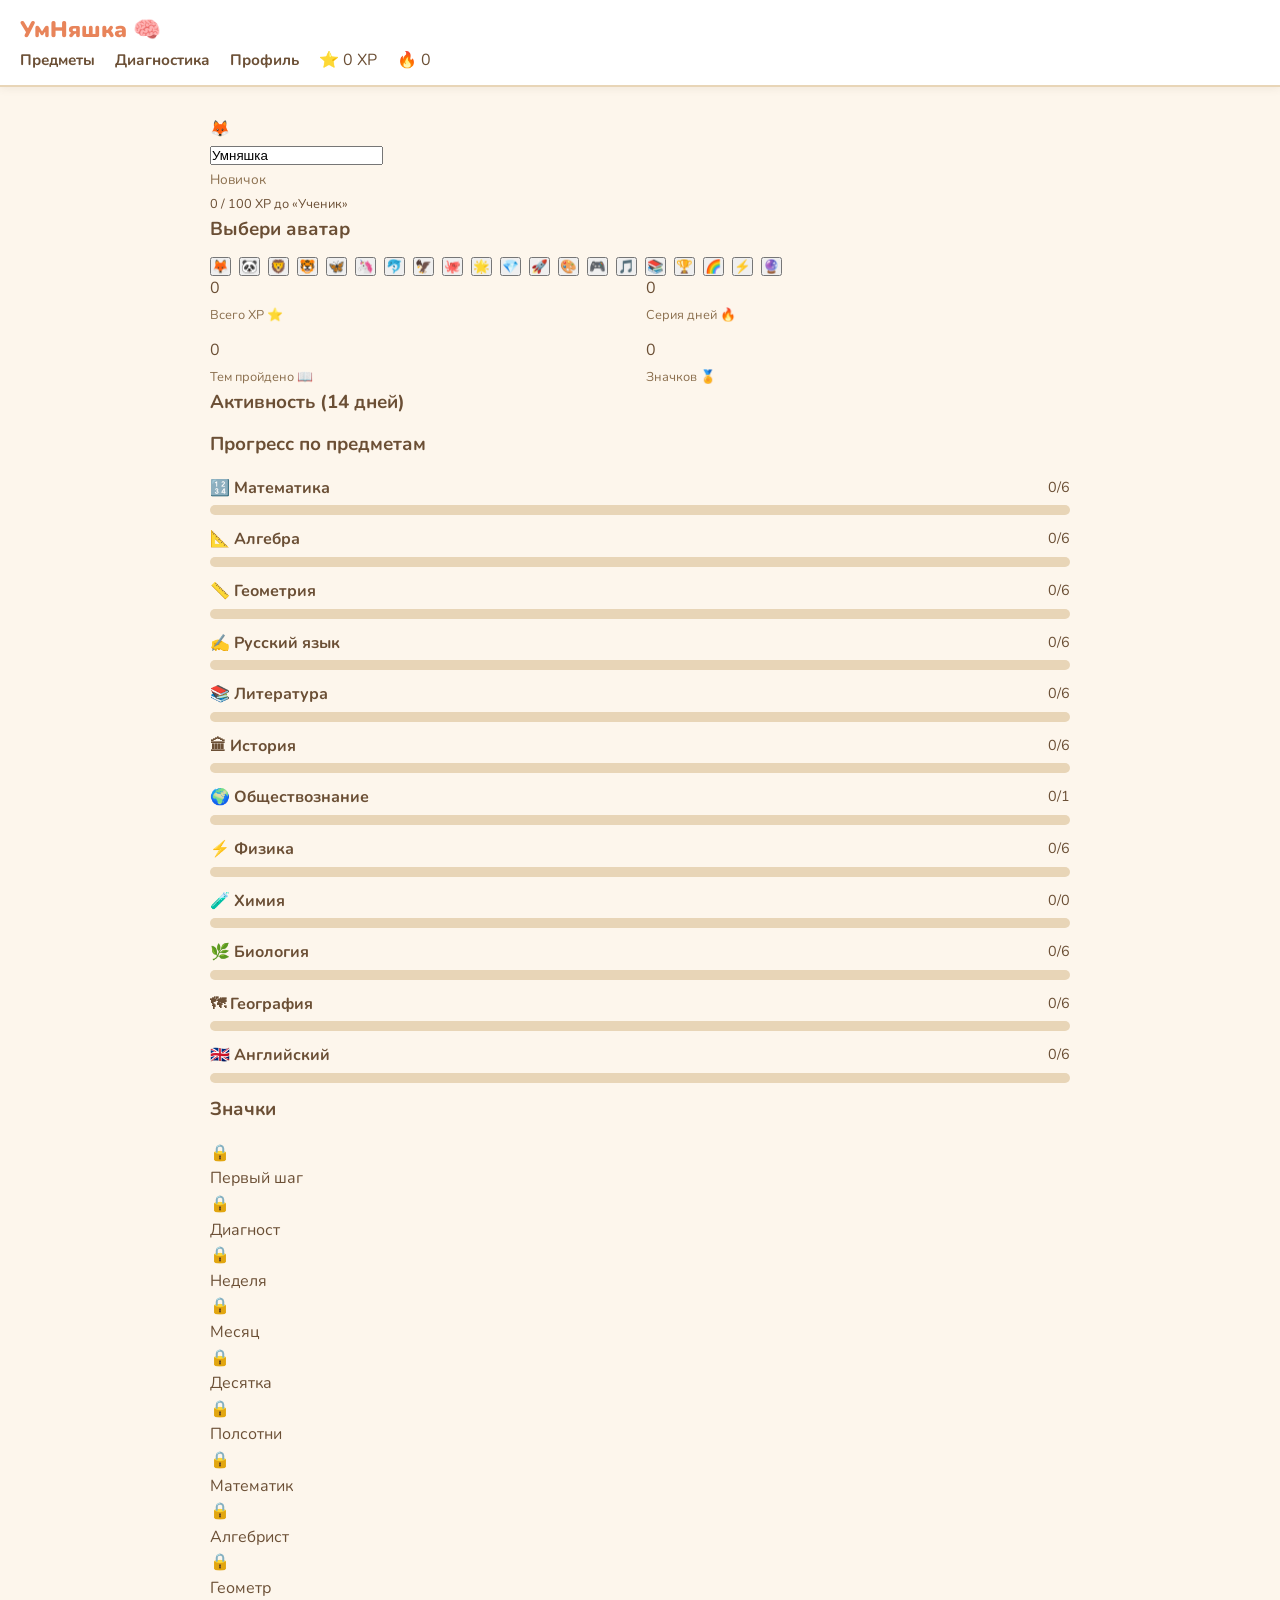
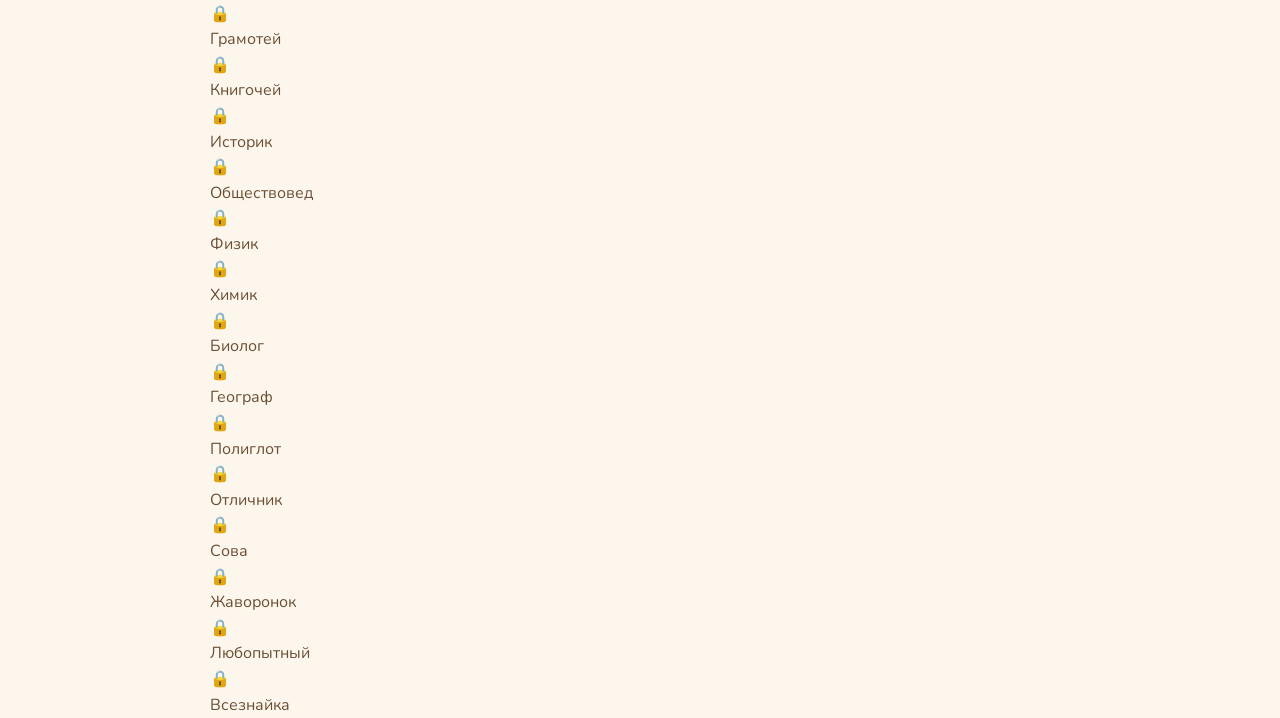
==== profile.html @ adae86f0 "feat: УмНяшка v1.0 - complete educational platform" ====
<!DOCTYPE html>
<html lang="ru">
<head>
  <meta charset="UTF-8">
  <meta name="viewport" content="width=device-width, initial-scale=1.0">
  <title>Профиль — УмНяшка 🧠</title>
  <link href="https://fonts.googleapis.com/css2?family=Nunito:wght@400;600;700;800;900&display=swap" rel="stylesheet">
  <link rel="stylesheet" href="css/style.css">
</head>
<body>
  <nav class="navbar">
    <div class="nav-inner">
      <a href="index.html" class="nav-logo">УмНяшка 🧠</a>
      <button class="nav-hamburger">☰</button>
      <div class="nav-links">
        <a href="subjects.html">Предметы</a>
        <a href="test.html">Диагностика</a>
        <a href="profile.html">Профиль</a>
        <span id="nav-xp" class="nav-badge">⭐ 0 XP</span>
        <span id="nav-streak" class="nav-badge">🔥 0</span>
      </div>
    </div>
  </nav>

  <div class="container" style="padding-top:30px;max-width:900px">
    <!-- Avatar & Nickname -->
    <div class="profile-header">
      <div id="avatar-display" class="profile-avatar-big">🦊</div>
      <div class="profile-info">
        <input type="text" id="nickname-input" class="nickname-input" placeholder="Твой ник" maxlength="20">
        <div id="level-label" class="level-label">Новичок</div>
        <div class="level-bar-wrap">
          <div class="level-bar-fill" id="level-bar"></div>
        </div>
        <div id="level-progress-text" style="font-size:0.8rem;color:var(--brown);margin-top:4px"></div>
      </div>
    </div>

    <!-- Avatar Picker -->
    <div class="section-card">
      <h3 style="color:var(--brown);margin-bottom:12px">Выбери аватар</h3>
      <div class="avatar-grid" id="avatar-grid">
        🦊 🐼 🦁 🐯 🦋 🦄 🐬 🦅 🐙 🌟 💎 🚀 🎨 🎮 🎵 📚 🏆 🌈 ⚡ 🔮
      </div>
    </div>

    <!-- Stats -->
    <div class="stats-grid">
      <div class="stat-card">
        <div class="stat-val" id="stat-xp">0</div>
        <div class="stat-label">Всего XP ⭐</div>
      </div>
      <div class="stat-card">
        <div class="stat-val" id="stat-streak">0</div>
        <div class="stat-label">Серия дней 🔥</div>
      </div>
      <div class="stat-card">
        <div class="stat-val" id="stat-topics">0</div>
        <div class="stat-label">Тем пройдено 📖</div>
      </div>
      <div class="stat-card">
        <div class="stat-val" id="stat-badges">0</div>
        <div class="stat-label">Значков 🏅</div>
      </div>
    </div>

    <!-- Activity -->
    <div class="section-card">
      <h3 style="color:var(--brown);margin-bottom:12px">Активность (14 дней)</h3>
      <div class="activity-dots" id="activity-dots"></div>
    </div>

    <!-- Subject Progress -->
    <div class="section-card">
      <h3 style="color:var(--brown);margin-bottom:16px">Прогресс по предметам</h3>
      <div id="subject-progress">Загрузка...</div>
    </div>

    <!-- Badges -->
    <div class="section-card">
      <h3 style="color:var(--brown);margin-bottom:16px">Значки</h3>
      <div class="badges-grid" id="badges-grid">Загрузка...</div>
    </div>
  </div>

  <script src="js/app.js"></script>
  <script src="js/ui.js"></script>
  <script>
    const AVATARS = ['🦊','🐼','🦁','🐯','🦋','🦄','🐬','🦅','🐙','🌟','💎','🚀','🎨','🎮','🎵','📚','🏆','🌈','⚡','🔮'];

    function initProfile() {
      const profile = getProfile();

      // Avatar display & picker
      document.getElementById('avatar-display').textContent = profile.avatar || '🦊';
      const grid = document.getElementById('avatar-grid');
      grid.innerHTML = AVATARS.map(a => `<button class="avatar-btn ${a === profile.avatar ? 'selected' : ''}" onclick="selectAvatar('${a}')">${a}</button>`).join('');

      // Nickname
      const nicknameInput = document.getElementById('nickname-input');
      nicknameInput.value = profile.nickname || '';
      nicknameInput.addEventListener('input', () => {
        const p = getProfile();
        p.nickname = nicknameInput.value;
        setProfile(p);
      });

      // XP & level
      const xp = getXP();
      const lvl = getLevel(xp);
      const prog = getLevelProgress(xp);
      document.getElementById('level-label').textContent = lvl.name;
      document.getElementById('level-bar').style.width = prog.pct + '%';
      document.getElementById('level-progress-text').textContent = prog.max === Infinity
        ? `${xp} XP — максимальный уровень!`
        : `${prog.current} / ${prog.total} XP до «${prog.next}»`;

      // Stats
      document.getElementById('stat-xp').textContent = xp;
      document.getElementById('stat-streak').textContent = getStreak();
      const topicsObj = get('topics', {});
      document.getElementById('stat-topics').textContent = Object.keys(topicsObj).length;
      const badges = getBadges();
      document.getElementById('stat-badges').textContent = badges.length;

      // Activity dots
      const activeDates = get('active_dates', []);
      const dots = document.getElementById('activity-dots');
      const today = new Date();
      dots.innerHTML = Array.from({length: 14}, (_, i) => {
        const d = new Date(today);
        d.setDate(d.getDate() - (13 - i));
        const key = d.toISOString().split('T')[0];
        const active = activeDates.includes(key);
        const label = d.toLocaleDateString('ru', {month:'short', day:'numeric'});
        return `<div class="activity-dot ${active ? 'active' : ''}" title="${label}"></div>`;
      }).join('');

      // Subject progress
      Promise.all([
        fetch('data/subjects.json').then(r => r.json()),
        fetch('data/topics.json').then(r => r.json())
      ]).then(([subjects, topics]) => {
        const grade = getGrade();
        document.getElementById('subject-progress').innerHTML = subjects.map(s => {
          const gradeTopics = (topics[s.id] && topics[s.id][grade]) || [];
          const total = gradeTopics.length;
          const prog = getProgress(s.id, grade, total);
          return `
            <div style="margin-bottom:12px">
              <div style="display:flex;justify-content:space-between;margin-bottom:4px">
                <span style="font-weight:700">${s.emoji} ${s.name}</span>
                <span style="color:var(--brown);font-size:0.9rem">${prog.done}/${prog.total}</span>
              </div>
              <div class="progress-bar-wrap">
                <div class="progress-bar-fill" style="width:${prog.pct}%;background:${s.color}"></div>
              </div>
            </div>
          `;
        }).join('');
      });

      // Badges
      fetch('data/badges.json')
        .then(r => r.json())
        .then(allBadges => {
          const earned = getBadges();
          document.getElementById('badges-grid').innerHTML = allBadges.map(b => {
            const isEarned = earned.includes(b.id);
            return `
              <div class="badge-card ${isEarned ? 'earned' : 'locked'}" title="${b.desc}">
                <div class="badge-card-emoji">${isEarned ? b.emoji : '🔒'}</div>
                <div class="badge-card-name">${b.name}</div>
                ${isEarned ? `<div class="badge-card-xp">+${b.xp_bonus} XP</div>` : ''}
              </div>
            `;
          }).join('');
        })
        .catch(() => {
          document.getElementById('badges-grid').innerHTML = '<p style="color:var(--brown)">Не удалось загрузить значки</p>';
        });
    }

    window.selectAvatar = function(emoji) {
      document.getElementById('avatar-display').textContent = emoji;
      document.querySelectorAll('.avatar-btn').forEach(b => b.classList.remove('selected'));
      event.target.classList.add('selected');
      const p = getProfile();
      p.avatar = emoji;
      setProfile(p);
    };

    initProfile();
  </script>
</body>
</html>
---- css/style.css ----
@import url('https://fonts.googleapis.com/css2?family=Nunito:wght@400;600;700;800;900&display=swap');

:root {
  --cream: #fdf6ec;
  --beige: #f5e6d0;
  --warm: #e8d5b7;
  --brown: #6b4f35;
  --brown-light: #8b6f4e;
  --peach: #e8845a;
  --peach-light: #f4a882;
  --sage: #6ba882;
  --sky: #5ba8c4;
  --gold: #d4a017;
  --red: #d95f4b;
}

* { box-sizing: border-box; margin: 0; padding: 0; }

body {
  font-family: 'Nunito', sans-serif;
  background: var(--cream);
  color: var(--brown);
  font-size: 16px;
  line-height: 1.6;
}

a { color: var(--sky); text-decoration: none; }
a:hover { text-decoration: underline; }

/* ========== NAV ========== */
nav {
  background: white;
  border-bottom: 2px solid var(--warm);
  padding: 12px 20px;
  display: flex;
  align-items: center;
  justify-content: space-between;
  position: sticky;
  top: 0;
  z-index: 100;
  box-shadow: 0 2px 8px rgba(107,79,53,0.08);
}

.nav-logo {
  font-size: 1.4rem;
  font-weight: 900;
  color: var(--peach);
  text-decoration: none;
}
.nav-logo span { color: var(--brown); }

.nav-links { display: flex; gap: 20px; align-items: center; }
.nav-links a { color: var(--brown); font-weight: 700; font-size: 0.95rem; }
.nav-links a:hover { color: var(--peach); text-decoration: none; }

.nav-right {
  display: flex;
  align-items: center;
  gap: 12px;
  font-weight: 700;
  font-size: 0.9rem;
}

.xp-badge {
  background: var(--gold);
  color: white;
  padding: 4px 10px;
  border-radius: 20px;
  font-size: 0.85rem;
}

.streak-badge {
  background: var(--peach);
  color: white;
  padding: 4px 10px;
  border-radius: 20px;
  font-size: 0.85rem;
}

.nav-hamburger {
  display: none;
  background: none;
  border: none;
  cursor: pointer;
  font-size: 1.5rem;
  color: var(--brown);
}

/* ========== CARDS ========== */
.card {
  background: var(--beige);
  border: 1.5px solid var(--warm);
  border-radius: 16px;
  padding: 20px;
  box-shadow: 0 4px 16px rgba(107,79,53,0.1);
  transition: transform 0.2s ease, box-shadow 0.2s ease;
}

.card:hover { transform: translateY(-2px); box-shadow: 0 8px 24px rgba(107,79,53,0.15); }

/* ========== BUTTONS ========== */
.btn {
  display: inline-block;
  padding: 12px 24px;
  border-radius: 8px;
  font-family: 'Nunito', sans-serif;
  font-weight: 700;
  font-size: 1rem;
  cursor: pointer;
  border: none;
  transition: transform 0.2s ease, opacity 0.2s ease;
  text-decoration: none;
}
.btn:hover { transform: scale(1.02); text-decoration: none; }
.btn:active { transform: scale(0.98); }

.btn-primary { background: var(--peach); color: white; }
.btn-primary:hover { background: var(--peach-light); color: white; }
.btn-secondary { background: var(--warm); color: var(--brown); }
.btn-success { background: var(--sage); color: white; }
.btn-sky { background: var(--sky); color: white; }
.btn-sm { padding: 8px 16px; font-size: 0.9rem; }
.btn-lg { padding: 16px 32px; font-size: 1.1rem; }
.btn-full { width: 100%; display: block; text-align: center; }

/* ========== PROGRESS BAR ========== */
.progress-bar-wrap {
  background: var(--warm);
  border-radius: 20px;
  height: 10px;
  overflow: hidden;
}
.progress-bar-fill {
  height: 100%;
  border-radius: 20px;
  background: var(--peach);
  transition: width 0.6s ease;
}

/* ========== HERO ========== */
.hero {
  text-align: center;
  padding: 60px 20px 40px;
}
.hero-logo {
  font-size: 3.5rem;
  font-weight: 900;
  color: var(--peach);
  margin-bottom: 8px;
}
.hero-tagline {
  font-size: 1.3rem;
  color: var(--brown-light);
  margin-bottom: 30px;
}
.hero-cta {
  display: flex;
  gap: 16px;
  justify-content: center;
  flex-wrap: wrap;
}

/* ========== SUBJECT CARD ========== */
.subject-card {
  background: var(--beige);
  border: 1.5px solid var(--warm);
  border-radius: 16px;
  padding: 16px;
  cursor: pointer;
  transition: transform 0.2s, box-shadow 0.2s;
  text-decoration: none;
  display: flex;
  flex-direction: column;
  gap: 8px;
}
.subject-card:hover { transform: translateY(-3px); box-shadow: 0 8px 24px rgba(107,79,53,0.15); text-decoration: none; }
.subject-card-emoji { font-size: 2.5rem; }
.subject-card-name { font-weight: 800; font-size: 1rem; color: var(--brown); }
.subject-card-char { font-size: 0.85rem; color: var(--brown-light); }
.subject-card-xp { font-size: 0.8rem; color: var(--gold); font-weight: 700; }

/* ========== GRID ========== */
.grid-2 { display: grid; grid-template-columns: repeat(2, 1fr); gap: 16px; }
.grid-3 { display: grid; grid-template-columns: repeat(3, 1fr); gap: 16px; }
.grid-4 { display: grid; grid-template-columns: repeat(4, 1fr); gap: 16px; }

/* ========== CONTAINER ========== */
.container { max-width: 1000px; margin: 0 auto; padding: 0 20px; }

/* ========== SECTION ========== */
.section { padding: 40px 0; }
.section-title { font-size: 1.6rem; font-weight: 900; margin-bottom: 20px; color: var(--brown); }

/* ========== TOPIC LIST ========== */
.topic-item {
  background: white;
  border: 1.5px solid var(--warm);
  border-radius: 12px;
  padding: 14px 16px;
  display: flex;
  align-items: center;
  gap: 12px;
  margin-bottom: 8px;
  cursor: pointer;
  transition: all 0.2s;
  text-decoration: none;
  color: var(--brown);
}
.topic-item:hover { border-color: var(--peach); transform: translateX(4px); text-decoration: none; color: var(--brown); }
.topic-item.done { border-color: var(--sage); background: #f0faf4; }
.topic-item.locked { opacity: 0.5; cursor: not-allowed; }
.topic-status { font-size: 1.2rem; min-width: 24px; }
.topic-title { font-weight: 700; flex: 1; }
.topic-xp { font-size: 0.85rem; color: var(--gold); font-weight: 700; white-space: nowrap; }
.topic-diff { display: flex; gap: 2px; }
.topic-diff span { font-size: 0.7rem; }

/* ========== CHAT ========== */
.chat-container {
  background: white;
  border: 1.5px solid var(--warm);
  border-radius: 16px;
  display: flex;
  flex-direction: column;
  height: 420px;
}
.chat-header {
  padding: 14px 16px;
  border-bottom: 1px solid var(--warm);
  display: flex;
  align-items: center;
  gap: 10px;
  background: var(--beige);
  border-radius: 16px 16px 0 0;
}
.chat-avatar { font-size: 1.8rem; }
.chat-char-name { font-weight: 800; color: var(--brown); }
.chat-char-sub { font-size: 0.8rem; color: var(--brown-light); }
.chat-messages { flex: 1; overflow-y: auto; padding: 16px; display: flex; flex-direction: column; gap: 10px; }
.chat-msg { max-width: 80%; padding: 10px 14px; border-radius: 12px; font-size: 0.95rem; line-height: 1.5; }
.chat-msg.user { background: var(--peach); color: white; align-self: flex-end; border-radius: 12px 12px 4px 12px; }
.chat-msg.char { background: var(--beige); color: var(--brown); align-self: flex-start; border-radius: 12px 12px 12px 4px; border: 1px solid var(--warm); }
.chat-typing { display: flex; gap: 4px; padding: 12px 14px; background: var(--beige); border-radius: 12px; align-self: flex-start; }
.chat-typing span { width: 8px; height: 8px; background: var(--brown-light); border-radius: 50%; animation: bounce 1s infinite; }
.chat-typing span:nth-child(2) { animation-delay: 0.15s; }
.chat-typing span:nth-child(3) { animation-delay: 0.3s; }
@keyframes bounce { 0%, 60%, 100% { transform: translateY(0); } 30% { transform: translateY(-8px); } }

.chat-input-wrap {
  padding: 12px 16px;
  border-top: 1px solid var(--warm);
  display: flex;
  gap: 8px;
}
.chat-input {
  flex: 1;
  border: 1.5px solid var(--warm);
  border-radius: 8px;
  padding: 10px 14px;
  font-family: 'Nunito', sans-serif;
  font-size: 0.95rem;
  color: var(--brown);
  background: var(--cream);
  resize: none;
}
.chat-input:focus { outline: none; border-color: var(--peach); }

/* ========== EXERCISES ========== */
.exercise-option {
  background: white;
  border: 2px solid var(--warm);
  border-radius: 10px;
  padding: 12px 16px;
  margin-bottom: 8px;
  cursor: pointer;
  font-weight: 600;
  transition: all 0.2s;
}
.exercise-option:hover { border-color: var(--peach); background: #fff8f4; }
.exercise-option.correct { border-color: var(--sage); background: #f0faf4; color: var(--sage); }
.exercise-option.wrong { border-color: var(--red); background: #fef0ee; color: var(--red); }
.exercise-option.wrong { animation: shake 0.4s; }
@keyframes shake { 0%, 100% { transform: translateX(0); } 25% { transform: translateX(-8px); } 75% { transform: translateX(8px); } }

/* ========== TABS ========== */
.tabs { display: flex; gap: 4px; border-bottom: 2px solid var(--warm); margin-bottom: 20px; }
.tab-btn {
  padding: 10px 20px;
  border: none;
  background: none;
  font-family: 'Nunito', sans-serif;
  font-weight: 700;
  font-size: 0.95rem;
  color: var(--brown-light);
  cursor: pointer;
  border-radius: 8px 8px 0 0;
  transition: all 0.2s;
}
.tab-btn.active { color: var(--peach); border-bottom: 3px solid var(--peach); background: var(--beige); }
.tab-content { display: none; }
.tab-content.active { display: block; }

/* ========== GRADE SELECTOR ========== */
.grade-selector { display: flex; gap: 8px; flex-wrap: wrap; }
.grade-btn {
  width: 44px; height: 44px;
  border: 2px solid var(--warm);
  border-radius: 50%;
  background: white;
  font-family: 'Nunito', sans-serif;
  font-weight: 800;
  font-size: 1rem;
  color: var(--brown-light);
  cursor: pointer;
  transition: all 0.2s;
}
.grade-btn:hover { border-color: var(--peach); color: var(--peach); }
.grade-btn.active { background: var(--peach); border-color: var(--peach); color: white; }

/* ========== BADGE ========== */
.badge-item {
  background: var(--beige);
  border: 1.5px solid var(--warm);
  border-radius: 12px;
  padding: 14px;
  text-align: center;
  transition: transform 0.2s;
}
.badge-item.earned { border-color: var(--gold); background: #fffbf0; }
.badge-item.locked { opacity: 0.5; filter: grayscale(0.8); }
.badge-emoji { font-size: 2rem; display: block; margin-bottom: 6px; }
.badge-name { font-weight: 800; font-size: 0.85rem; color: var(--brown); }
.badge-desc { font-size: 0.75rem; color: var(--brown-light); margin-top: 4px; }

/* ========== TOAST ========== */
#toast-container {
  position: fixed;
  bottom: 20px;
  right: 20px;
  z-index: 9999;
  display: flex;
  flex-direction: column;
  gap: 8px;
}
.toast {
  padding: 12px 18px;
  border-radius: 12px;
  font-weight: 700;
  color: white;
  font-size: 0.95rem;
  box-shadow: 0 4px 16px rgba(0,0,0,0.2);
  animation: slideIn 0.3s ease;
  max-width: 300px;
}
.toast.success { background: var(--sage); }
.toast.error { background: var(--red); }
.toast.xp { background: var(--gold); }
.toast.badge { background: var(--peach); }
@keyframes slideIn { from { transform: translateX(100px); opacity: 0; } to { transform: translateX(0); opacity: 1; } }

/* ========== XP FLOAT ========== */
.xp-float {
  position: fixed;
  font-size: 1.3rem;
  font-weight: 900;
  color: var(--gold);
  pointer-events: none;
  animation: floatUp 1.5s ease forwards;
  z-index: 9998;
}
@keyframes floatUp { 0% { transform: translateY(0); opacity: 1; } 100% { transform: translateY(-80px); opacity: 0; } }

/* ========== BADGE MODAL ========== */
#badge-modal {
  position: fixed;
  inset: 0;
  background: rgba(0,0,0,0.5);
  display: none;
  align-items: center;
  justify-content: center;
  z-index: 9997;
}
#badge-modal.show { display: flex; }
.badge-modal-inner {
  background: white;
  border-radius: 24px;
  padding: 40px;
  text-align: center;
  max-width: 360px;
  width: 90%;
  animation: popIn 0.4s cubic-bezier(0.175, 0.885, 0.32, 1.275);
}
@keyframes popIn { from { transform: scale(0.5); opacity: 0; } to { transform: scale(1); opacity: 1; } }
.badge-modal-emoji { font-size: 4rem; margin-bottom: 12px; }
.badge-modal-title { font-size: 1.4rem; font-weight: 900; color: var(--brown); }
.badge-modal-desc { color: var(--brown-light); margin: 8px 0 20px; }

/* ========== THEORY ========== */
.theory-box {
  background: white;
  border: 1.5px solid var(--warm);
  border-radius: 16px;
  padding: 24px;
  margin-bottom: 20px;
}
.formula-box {
  background: var(--beige);
  border-left: 4px solid var(--peach);
  border-radius: 8px;
  padding: 16px;
  margin: 16px 0;
  font-family: monospace;
  font-size: 1rem;
}
.example-box {
  background: #f0faf4;
  border: 1px solid var(--sage);
  border-radius: 12px;
  padding: 16px;
  margin: 16px 0;
}
.example-box h4 { color: var(--sage); margin-bottom: 8px; }

/* ========== PROFILE ========== */
.level-bar { margin: 12px 0; }
.level-label { display: flex; justify-content: space-between; font-size: 0.85rem; color: var(--brown-light); margin-bottom: 4px; }

.stats-grid {
  display: grid;
  grid-template-columns: repeat(2, 1fr);
  gap: 12px;
}
.stat-item {
  background: white;
  border: 1.5px solid var(--warm);
  border-radius: 12px;
  padding: 16px;
  text-align: center;
}
.stat-value { font-size: 2rem; font-weight: 900; color: var(--peach); }
.stat-label { font-size: 0.8rem; color: var(--brown-light); margin-top: 4px; }

/* ========== HORIZONTAL SCROLL ========== */
.scroll-row { display: flex; gap: 12px; overflow-x: auto; padding-bottom: 8px; }
.scroll-row::-webkit-scrollbar { height: 4px; }
.scroll-row::-webkit-scrollbar-track { background: var(--warm); border-radius: 4px; }
.scroll-row::-webkit-scrollbar-thumb { background: var(--peach-light); border-radius: 4px; }

/* ========== HOW IT WORKS ========== */
.steps { display: grid; grid-template-columns: repeat(3, 1fr); gap: 20px; }
.step { text-align: center; padding: 24px; background: white; border-radius: 16px; border: 1.5px solid var(--warm); }
.step-icon { font-size: 2.5rem; margin-bottom: 12px; }
.step-title { font-weight: 800; margin-bottom: 6px; }
.step-desc { font-size: 0.9rem; color: var(--brown-light); }

/* ========== TEST ========== */
.test-progress {
  background: var(--warm);
  border-radius: 20px;
  height: 12px;
  margin: 20px 0;
  overflow: hidden;
}
.test-progress-fill {
  height: 100%;
  border-radius: 20px;
  background: linear-gradient(90deg, var(--peach), var(--gold));
  transition: width 0.5s ease;
}
.question-card {
  background: white;
  border-radius: 20px;
  border: 1.5px solid var(--warm);
  padding: 28px;
  margin-bottom: 20px;
  box-shadow: 0 4px 16px rgba(107,79,53,0.08);
}
.question-text { font-size: 1.15rem; font-weight: 700; margin-bottom: 20px; color: var(--brown); }
.question-num { font-size: 0.85rem; color: var(--brown-light); margin-bottom: 8px; }

/* ========== DRAG & DROP ========== */
.match-container { display: grid; grid-template-columns: 1fr 1fr; gap: 12px; }
.match-col { display: flex; flex-direction: column; gap: 8px; }
.match-item {
  background: var(--beige);
  border: 2px solid var(--warm);
  border-radius: 10px;
  padding: 10px 14px;
  font-weight: 600;
  cursor: grab;
  user-select: none;
}
.match-item.dragging { opacity: 0.5; }
.match-drop {
  background: white;
  border: 2px dashed var(--warm);
  border-radius: 10px;
  padding: 10px 14px;
  min-height: 44px;
  transition: border-color 0.2s;
}
.match-drop.over { border-color: var(--peach); background: #fff8f4; }
.match-drop.correct { border-color: var(--sage); background: #f0faf4; }
.match-drop.wrong { border-color: var(--red); background: #fef0ee; }

/* ========== STREAK CALENDAR ========== */
.streak-cal { display: flex; gap: 6px; flex-wrap: wrap; }
.cal-day {
  width: 32px;
  height: 32px;
  border-radius: 6px;
  background: var(--warm);
  display: flex;
  align-items: center;
  justify-content: center;
  font-size: 0.7rem;
  font-weight: 700;
  color: var(--brown-light);
}
.cal-day.active { background: var(--peach); color: white; }
.cal-day.today { border: 2px solid var(--brown); }

/* ========== FILL BLANK ========== */
.fill-blank-input {
  display: inline-block;
  border: none;
  border-bottom: 2px solid var(--peach);
  background: transparent;
  font-family: 'Nunito', sans-serif;
  font-size: 1rem;
  font-weight: 700;
  color: var(--brown);
  padding: 4px 8px;
  min-width: 100px;
  text-align: center;
}
.fill-blank-input:focus { outline: none; }

/* ========== RESULT PAGE ========== */
.result-header { text-align: center; padding: 40px 20px; }
.result-emoji { font-size: 4rem; margin-bottom: 12px; }
.result-title { font-size: 2rem; font-weight: 900; color: var(--brown); }
.result-subtitle { color: var(--brown-light); margin-top: 8px; }

.personality-card {
  background: linear-gradient(135deg, var(--peach), var(--peach-light));
  border-radius: 20px;
  padding: 24px;
  color: white;
  text-align: center;
  margin-bottom: 20px;
}
.personality-type { font-size: 1.8rem; font-weight: 900; }
.personality-desc { opacity: 0.9; margin-top: 8px; }

/* ========== AVATAR PICKER ========== */
.avatar-grid { display: flex; flex-wrap: wrap; gap: 8px; }
.avatar-option {
  width: 48px; height: 48px;
  font-size: 1.8rem;
  border: 2px solid var(--warm);
  border-radius: 12px;
  cursor: pointer;
  background: white;
  display: flex;
  align-items: center;
  justify-content: center;
  transition: all 0.2s;
}
.avatar-option:hover { border-color: var(--peach); transform: scale(1.1); }
.avatar-option.selected { border-color: var(--peach); background: var(--beige); transform: scale(1.1); }

/* ========== RESPONSIVE ========== */
@media (max-width: 768px) {
  .nav-links { display: none; }
  .nav-hamburger { display: block; }
  .nav-links.open { display: flex; flex-direction: column; position: absolute; top: 60px; left: 0; right: 0; background: white; padding: 16px 20px; border-bottom: 2px solid var(--warm); gap: 12px; }
  
  .grid-4 { grid-template-columns: repeat(2, 1fr); }
  .grid-3 { grid-template-columns: repeat(2, 1fr); }
  .steps { grid-template-columns: 1fr; }
  .hero-logo { font-size: 2.5rem; }
  .stats-grid { grid-template-columns: repeat(2, 1fr); }
  .match-container { grid-template-columns: 1fr; }
  
  .topic-layout { display: block !important; }
  .chat-container { height: 350px; }
}

@media (max-width: 480px) {
  .grid-4 { grid-template-columns: repeat(2, 1fr); }
  .grid-3 { grid-template-columns: 1fr; }
  .grid-2 { grid-template-columns: 1fr; }
  .hero-cta { flex-direction: column; align-items: center; }
}

/* ========== ANIMATED DECORATIONS ========== */
.float-emoji {
  position: absolute;
  animation: floatAround 6s ease-in-out infinite;
  pointer-events: none;
  opacity: 0.3;
  font-size: 2rem;
}
.float-emoji:nth-child(2) { animation-delay: -2s; }
.float-emoji:nth-child(3) { animation-delay: -4s; }
@keyframes floatAround { 0%, 100% { transform: translateY(0) rotate(0deg); } 50% { transform: translateY(-20px) rotate(10deg); } }
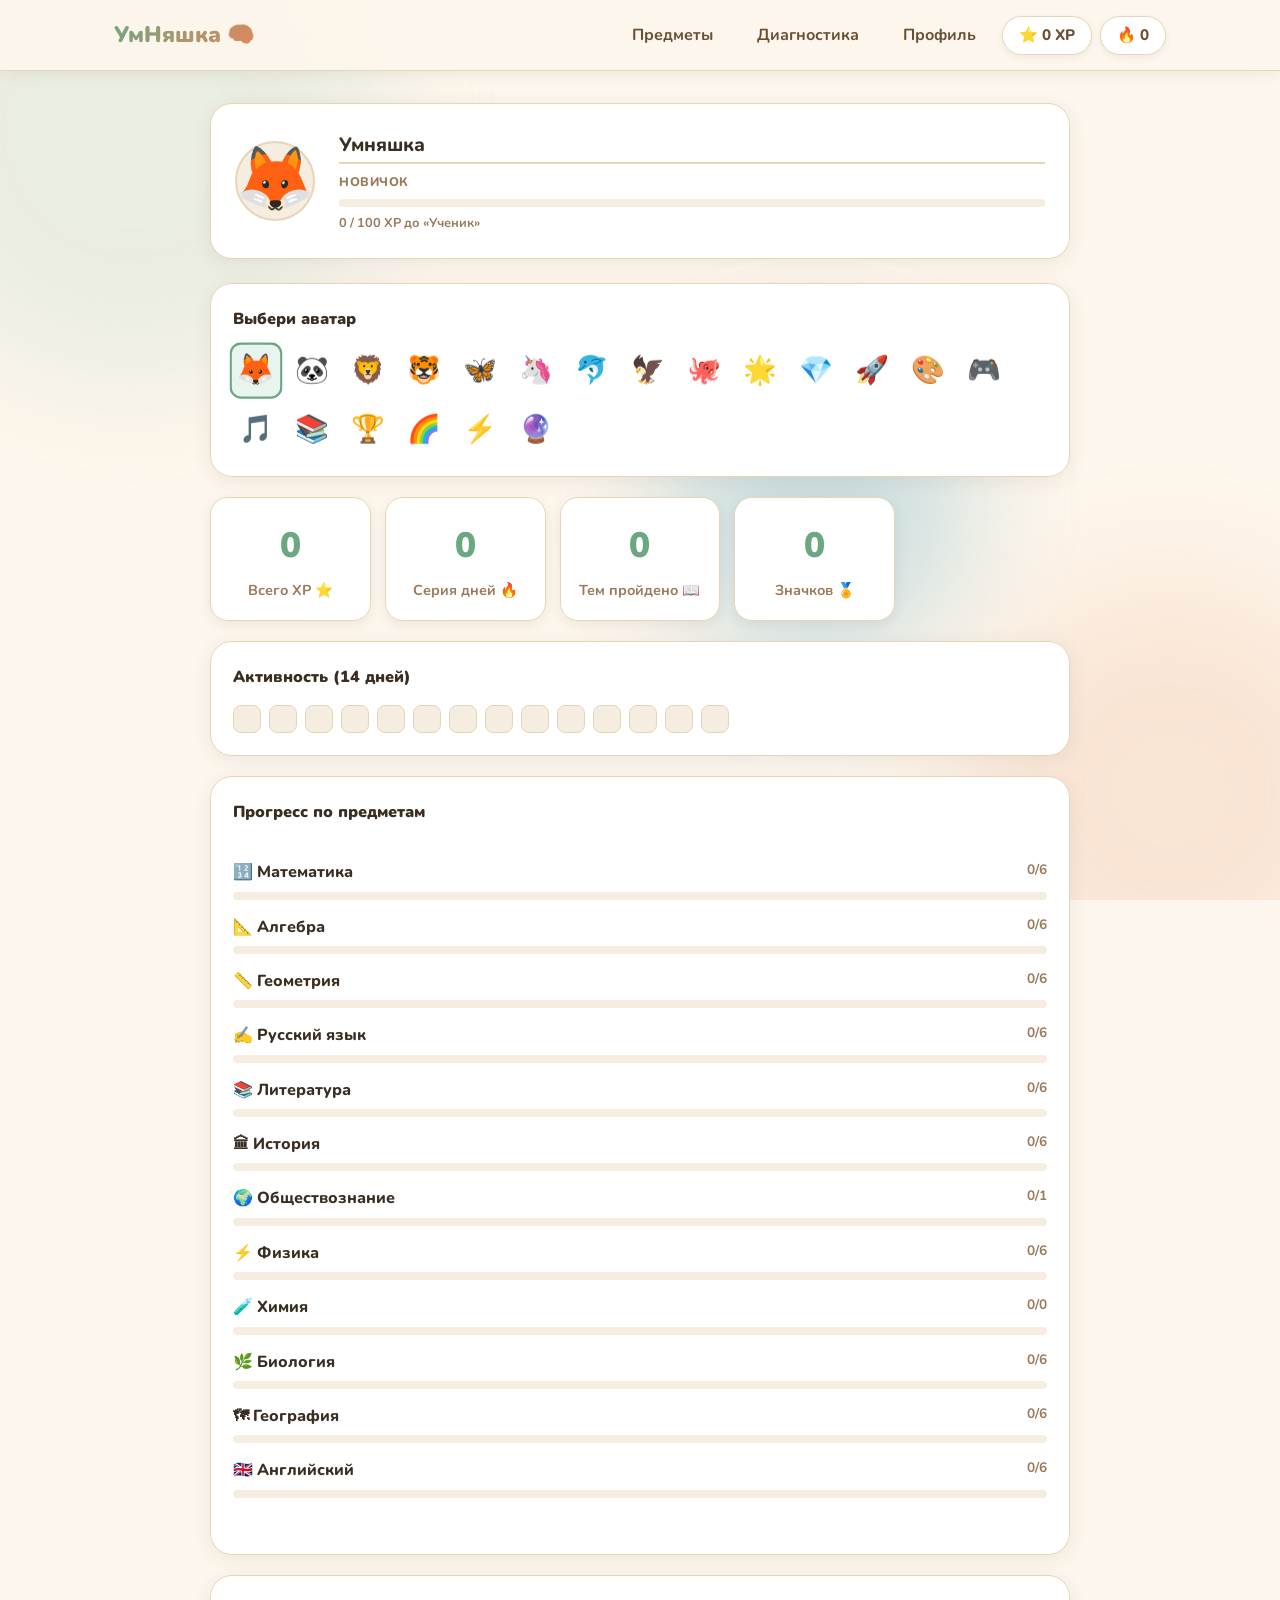
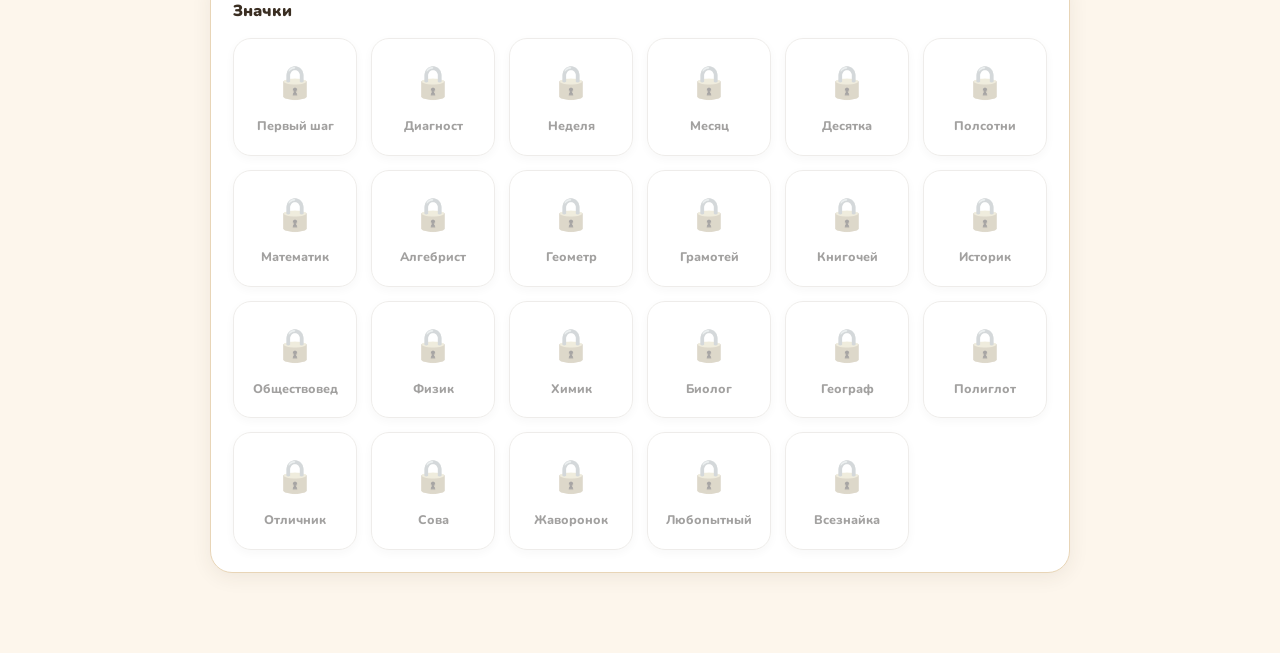
==== commit 85e5454b: "design: complete visual redesign matching SoftSkillgrad style" ====
--- a/profile.html
+++ b/profile.html
@@ -6,12 +6,34 @@
   <title>Профиль — УмНяшка 🧠</title>
   <link href="https://fonts.googleapis.com/css2?family=Nunito:wght@400;600;700;800;900&display=swap" rel="stylesheet">
   <link rel="stylesheet" href="css/style.css">
+  <style>
+    .activity-dots { display: flex; gap: 8px; flex-wrap: wrap; }
+    .activity-dot { width: 28px; height: 28px; border-radius: 8px; background: var(--bg2); border: 1.5px solid var(--border); transition: .2s; }
+    .activity-dot.active { background: linear-gradient(135deg, var(--sage), #5a9e72); border-color: var(--sage); }
+    .avatar-btn {
+      background: none; border: 2px solid transparent; border-radius: 10px;
+      font-size: 1.7rem; cursor: pointer; padding: 4px; transition: .2s;
+      font-family: 'Nunito', sans-serif;
+    }
+    .avatar-btn:hover, .avatar-btn.selected {
+      border-color: var(--sage); background: var(--sage-light); transform: scale(1.15);
+    }
+    .badge-card-emoji { font-size: 2rem; display: block; margin-bottom: 6px; }
+    .badge-card-name { font-size: .78rem; font-weight: 800; color: var(--text); }
+    .badge-card-xp { font-size: .7rem; color: var(--sage); font-weight: 800; margin-top: 4px; }
+  </style>
 </head>
 <body>
+  <div class="bg-deco">
+    <div class="bg-blob blob1"></div>
+    <div class="bg-blob blob2"></div>
+    <div class="bg-blob blob3"></div>
+  </div>
+
   <nav class="navbar">
     <div class="nav-inner">
       <a href="index.html" class="nav-logo">УмНяшка 🧠</a>
-      <button class="nav-hamburger">☰</button>
+      <button class="nav-hamburger" onclick="this.nextElementSibling.classList.toggle('open')">☰</button>
       <div class="nav-links">
         <a href="subjects.html">Предметы</a>
         <a href="test.html">Диагностика</a>
@@ -22,26 +44,25 @@
     </div>
   </nav>
 
-  <div class="container" style="padding-top:30px;max-width:900px">
-    <!-- Avatar & Nickname -->
+  <div class="container" style="padding-top:32px;padding-bottom:60px;max-width:900px">
+
+    <!-- Profile header -->
     <div class="profile-header">
       <div id="avatar-display" class="profile-avatar-big">🦊</div>
       <div class="profile-info">
         <input type="text" id="nickname-input" class="nickname-input" placeholder="Твой ник" maxlength="20">
         <div id="level-label" class="level-label">Новичок</div>
         <div class="level-bar-wrap">
-          <div class="level-bar-fill" id="level-bar"></div>
+          <div class="level-bar-fill" id="level-bar" style="width:0%"></div>
         </div>
-        <div id="level-progress-text" style="font-size:0.8rem;color:var(--brown);margin-top:4px"></div>
+        <div id="level-progress-text" style="font-size:.8rem;color:var(--text3);margin-top:6px;font-weight:700"></div>
       </div>
     </div>
 
     <!-- Avatar Picker -->
     <div class="section-card">
-      <h3 style="color:var(--brown);margin-bottom:12px">Выбери аватар</h3>
-      <div class="avatar-grid" id="avatar-grid">
-        🦊 🐼 🦁 🐯 🦋 🦄 🐬 🦅 🐙 🌟 💎 🚀 🎨 🎮 🎵 📚 🏆 🌈 ⚡ 🔮
-      </div>
+      <h3>Выбери аватар</h3>
+      <div class="avatar-grid" id="avatar-grid"></div>
     </div>
 
     <!-- Stats -->
@@ -66,20 +87,22 @@
 
     <!-- Activity -->
     <div class="section-card">
-      <h3 style="color:var(--brown);margin-bottom:12px">Активность (14 дней)</h3>
+      <h3>Активность (14 дней)</h3>
       <div class="activity-dots" id="activity-dots"></div>
     </div>
 
     <!-- Subject Progress -->
     <div class="section-card">
-      <h3 style="color:var(--brown);margin-bottom:16px">Прогресс по предметам</h3>
-      <div id="subject-progress">Загрузка...</div>
+      <h3>Прогресс по предметам</h3>
+      <div id="subject-progress" class="loading-text" style="padding:20px 0">Загрузка...</div>
     </div>
 
     <!-- Badges -->
     <div class="section-card">
-      <h3 style="color:var(--brown);margin-bottom:16px">Значки</h3>
-      <div class="badges-grid" id="badges-grid">Загрузка...</div>
+      <h3>Значки</h3>
+      <div class="badges-grid" id="badges-grid">
+        <div class="loading-text" style="padding:20px 0">Загрузка...</div>
+      </div>
     </div>
   </div>
 
@@ -147,10 +170,10 @@
           const total = gradeTopics.length;
           const prog = getProgress(s.id, grade, total);
           return `
-            <div style="margin-bottom:12px">
-              <div style="display:flex;justify-content:space-between;margin-bottom:4px">
-                <span style="font-weight:700">${s.emoji} ${s.name}</span>
-                <span style="color:var(--brown);font-size:0.9rem">${prog.done}/${prog.total}</span>
+            <div style="margin-bottom:14px">
+              <div style="display:flex;justify-content:space-between;margin-bottom:6px">
+                <span style="font-weight:800;color:var(--text)">${s.emoji} ${s.name}</span>
+                <span style="color:var(--text3);font-size:.85rem;font-weight:700">${prog.done}/${prog.total}</span>
               </div>
               <div class="progress-bar-wrap">
                 <div class="progress-bar-fill" style="width:${prog.pct}%;background:${s.color}"></div>
@@ -169,7 +192,7 @@
             const isEarned = earned.includes(b.id);
             return `
               <div class="badge-card ${isEarned ? 'earned' : 'locked'}" title="${b.desc}">
-                <div class="badge-card-emoji">${isEarned ? b.emoji : '🔒'}</div>
+                <span class="badge-card-emoji">${isEarned ? b.emoji : '🔒'}</span>
                 <div class="badge-card-name">${b.name}</div>
                 ${isEarned ? `<div class="badge-card-xp">+${b.xp_bonus} XP</div>` : ''}
               </div>
@@ -177,7 +200,7 @@
           }).join('');
         })
         .catch(() => {
-          document.getElementById('badges-grid').innerHTML = '<p style="color:var(--brown)">Не удалось загрузить значки</p>';
+          document.getElementById('badges-grid').innerHTML = '<p style="color:var(--text3)">Не удалось загрузить значки</p>';
         });
     }
 
--- a/css/style.css
+++ b/css/style.css
@@ -1,607 +1,849 @@
 @import url('https://fonts.googleapis.com/css2?family=Nunito:wght@400;600;700;800;900&display=swap');
 
+/* ===== CSS VARIABLES ===== */
 :root {
-  --cream: #fdf6ec;
-  --beige: #f5e6d0;
-  --warm: #e8d5b7;
-  --brown: #6b4f35;
-  --brown-light: #8b6f4e;
-  --peach: #e8845a;
-  --peach-light: #f4a882;
-  --sage: #6ba882;
-  --sky: #5ba8c4;
-  --gold: #d4a017;
-  --red: #d95f4b;
+  --bg:        #fdf6ec;
+  --bg2:       #f5ede0;
+  --card:      #ffffff;
+  --sage:      #6ba882;
+  --sage-light:#e8f5ee;
+  --sage-mid:  #c2d9cb;
+  --peach:     #e8845a;
+  --peach-light:#fde9dc;
+  --peach-mid: #f4bfa0;
+  --sky:       #5ba8c4;
+  --sky-light: #dff2fa;
+  --gold:      #d4a017;
+  --gold-light:#fef3d8;
+  --text:      #3a2e22;
+  --text2:     #6b4f35;
+  --text3:     #9a7a5a;
+  --border:    #e8d5b7;
+  --shadow:    rgba(58,46,34,.08);
+  --shadow2:   rgba(58,46,34,.16);
 }
 
 * { box-sizing: border-box; margin: 0; padding: 0; }
 
 body {
   font-family: 'Nunito', sans-serif;
-  background: var(--cream);
-  color: var(--brown);
-  font-size: 16px;
-  line-height: 1.6;
+  background: var(--bg);
+  color: var(--text);
+  font-size: 20px;
+  line-height: 1.65;
+  min-height: 100vh;
 }
 
 a { color: var(--sky); text-decoration: none; }
-a:hover { text-decoration: underline; }
-
-/* ========== NAV ========== */
-nav {
-  background: white;
-  border-bottom: 2px solid var(--warm);
-  padding: 12px 20px;
-  display: flex;
-  align-items: center;
-  justify-content: space-between;
-  position: sticky;
-  top: 0;
-  z-index: 100;
-  box-shadow: 0 2px 8px rgba(107,79,53,0.08);
-}
-
+a:hover { text-decoration: none; }
+
+/* ===== DECORATIVE BACKGROUND ===== */
+.bg-deco {
+  position: fixed; inset: 0; pointer-events: none; z-index: 0; overflow: hidden;
+}
+.bg-blob {
+  position: absolute; border-radius: 50%; filter: blur(60px); opacity: .30;
+}
+.blob1 { width: 500px; height: 500px; background: var(--sage-mid);  top: -120px; left: -120px; }
+.blob2 { width: 420px; height: 420px; background: var(--peach-mid); bottom: -100px; right: -100px; }
+.blob3 { width: 300px; height: 300px; background: var(--sky);       top: 40%; left: 52%; }
+
+/* ===== HEADER / NAV ===== */
+.navbar {
+  position: sticky; top: 0; z-index: 100;
+  background: rgba(253,246,236,.88);
+  backdrop-filter: blur(12px);
+  border-bottom: 1px solid var(--border);
+  box-shadow: 0 2px 16px var(--shadow);
+}
+.nav-inner {
+  max-width: 1100px; margin: 0 auto;
+  display: flex; align-items: center; justify-content: space-between;
+  padding: 14px 24px; gap: 16px;
+}
 .nav-logo {
-  font-size: 1.4rem;
-  font-weight: 900;
-  color: var(--peach);
-  text-decoration: none;
-}
-.nav-logo span { color: var(--brown); }
-
-.nav-links { display: flex; gap: 20px; align-items: center; }
-.nav-links a { color: var(--brown); font-weight: 700; font-size: 0.95rem; }
-.nav-links a:hover { color: var(--peach); text-decoration: none; }
-
-.nav-right {
-  display: flex;
-  align-items: center;
-  gap: 12px;
-  font-weight: 700;
-  font-size: 0.9rem;
-}
-
-.xp-badge {
-  background: var(--gold);
-  color: white;
-  padding: 4px 10px;
-  border-radius: 20px;
-  font-size: 0.85rem;
-}
-
-.streak-badge {
-  background: var(--peach);
-  color: white;
-  padding: 4px 10px;
-  border-radius: 20px;
-  font-size: 0.85rem;
-}
-
+  font-size: 1.4rem; font-weight: 900;
+  background: linear-gradient(135deg, var(--sage), var(--peach));
+  -webkit-background-clip: text; -webkit-text-fill-color: transparent;
+  background-clip: text;
+  text-decoration: none; flex-shrink: 0;
+}
+.nav-links {
+  display: flex; align-items: center; gap: 8px; flex-wrap: wrap;
+}
+.nav-links a {
+  color: var(--text2); font-weight: 700; font-size: 1rem;
+  padding: 8px 18px; border-radius: 12px;
+  transition: .2s; text-decoration: none;
+}
+.nav-links a:hover { background: var(--sage-light); color: var(--sage); }
+.nav-badge {
+  background: var(--card); border: 1.5px solid var(--border);
+  border-radius: 20px; padding: 6px 16px;
+  font-size: .95rem; font-weight: 800; color: var(--text2);
+  box-shadow: 0 2px 6px var(--shadow);
+}
 .nav-hamburger {
-  display: none;
-  background: none;
-  border: none;
-  cursor: pointer;
-  font-size: 1.5rem;
-  color: var(--brown);
-}
-
-/* ========== CARDS ========== */
+  display: none; background: none; border: none;
+  font-size: 1.4rem; cursor: pointer; color: var(--text2);
+}
+
+/* ===== BUTTONS ===== */
+.btn, .btn-primary, .btn-secondary, .btn-sm {
+  display: inline-block; border: none; border-radius: 16px;
+  padding: 14px 28px; font-size: 1.05rem; font-weight: 800;
+  cursor: pointer; font-family: 'Nunito', sans-serif;
+  transition: .2s; text-decoration: none; text-align: center;
+}
+.btn-primary {
+  background: linear-gradient(135deg, var(--sage), #5a9e72);
+  color: #fff;
+  box-shadow: 0 4px 16px rgba(107,168,130,.35);
+}
+.btn-primary:hover { transform: translateY(-2px); box-shadow: 0 8px 24px rgba(107,168,130,.45); color: #fff; }
+
+.btn-secondary, .btn-ghost {
+  background: var(--card); border: 1.5px solid var(--border);
+  color: var(--text2);
+  box-shadow: 0 2px 8px var(--shadow);
+}
+.btn-secondary:hover, .btn-ghost:hover {
+  border-color: var(--sage); color: var(--sage); background: var(--sage-light);
+  transform: translateY(-2px);
+}
+
+.btn-peach {
+  background: linear-gradient(135deg, var(--peach), #d06840);
+  color: #fff; border: none; border-radius: 16px;
+  padding: 14px 28px; font-size: 1.05rem; font-weight: 800;
+  cursor: pointer; font-family: 'Nunito', sans-serif;
+  transition: .2s; text-decoration: none; display: inline-block;
+  box-shadow: 0 4px 16px rgba(232,132,90,.35);
+}
+.btn-peach:hover { transform: translateY(-2px); box-shadow: 0 8px 24px rgba(232,132,90,.45); color: #fff; }
+
+.btn-sm { padding: 10px 20px; font-size: .95rem; border-radius: 12px; }
+.btn-large { padding: 16px 38px; font-size: 1.15rem; border-radius: 18px; }
+
+/* ===== CONTAINER ===== */
+.container {
+  max-width: 960px; margin: 0 auto; padding: 0 20px;
+  position: relative; z-index: 5;
+}
+
+/* ===== CARDS ===== */
 .card {
-  background: var(--beige);
-  border: 1.5px solid var(--warm);
-  border-radius: 16px;
-  padding: 20px;
-  box-shadow: 0 4px 16px rgba(107,79,53,0.1);
-  transition: transform 0.2s ease, box-shadow 0.2s ease;
-}
-
-.card:hover { transform: translateY(-2px); box-shadow: 0 8px 24px rgba(107,79,53,0.15); }
-
-/* ========== BUTTONS ========== */
-.btn {
+  background: var(--card); border-radius: 20px;
+  border: 1.5px solid var(--border);
+  box-shadow: 0 4px 20px var(--shadow);
+  transition: .2s;
+}
+.card:hover { transform: translateY(-4px); box-shadow: 0 8px 28px var(--shadow2); }
+
+/* ===== SECTION LABELS ===== */
+.section-label {
+  font-size: .75rem; font-weight: 800; text-transform: uppercase;
+  letter-spacing: .8px; color: var(--text3); margin-bottom: 14px;
+}
+.section-title {
+  font-size: 1.7rem; font-weight: 900; color: var(--text); margin-bottom: 8px;
+}
+.section-sub { font-size: 1rem; color: var(--text3); margin-bottom: 24px; }
+
+/* ===== ANIMATIONS ===== */
+@keyframes fadeUp {
+  from { opacity: 0; transform: translateY(18px); }
+  to   { opacity: 1; transform: translateY(0); }
+}
+@keyframes fadeIn { from { opacity: 0; } to { opacity: 1; } }
+@keyframes float { 0%,100% { transform: translateY(0); } 50% { transform: translateY(-8px); } }
+@keyframes popIn { from { transform: scale(.5); opacity: 0; } to { transform: scale(1); opacity: 1; } }
+
+.fade-up { animation: fadeUp .45s ease both; }
+
+/* ===== HERO ===== */
+.hero {
+  position: relative; z-index: 5;
+  text-align: center; padding: 56px 24px 40px;
+}
+.hero-badge {
   display: inline-block;
-  padding: 12px 24px;
-  border-radius: 8px;
-  font-family: 'Nunito', sans-serif;
-  font-weight: 700;
-  font-size: 1rem;
-  cursor: pointer;
-  border: none;
-  transition: transform 0.2s ease, opacity 0.2s ease;
-  text-decoration: none;
-}
-.btn:hover { transform: scale(1.02); text-decoration: none; }
-.btn:active { transform: scale(0.98); }
-
-.btn-primary { background: var(--peach); color: white; }
-.btn-primary:hover { background: var(--peach-light); color: white; }
-.btn-secondary { background: var(--warm); color: var(--brown); }
-.btn-success { background: var(--sage); color: white; }
-.btn-sky { background: var(--sky); color: white; }
-.btn-sm { padding: 8px 16px; font-size: 0.9rem; }
-.btn-lg { padding: 16px 32px; font-size: 1.1rem; }
-.btn-full { width: 100%; display: block; text-align: center; }
-
-/* ========== PROGRESS BAR ========== */
-.progress-bar-wrap {
-  background: var(--warm);
-  border-radius: 20px;
-  height: 10px;
-  overflow: hidden;
-}
-.progress-bar-fill {
-  height: 100%;
-  border-radius: 20px;
-  background: var(--peach);
-  transition: width 0.6s ease;
-}
-
-/* ========== HERO ========== */
-.hero {
-  text-align: center;
-  padding: 60px 20px 40px;
-}
-.hero-logo {
-  font-size: 3.5rem;
-  font-weight: 900;
-  color: var(--peach);
-  margin-bottom: 8px;
-}
-.hero-tagline {
-  font-size: 1.3rem;
-  color: var(--brown-light);
-  margin-bottom: 30px;
-}
-.hero-cta {
-  display: flex;
-  gap: 16px;
-  justify-content: center;
-  flex-wrap: wrap;
-}
-
-/* ========== SUBJECT CARD ========== */
+  background: var(--sage-light); color: var(--sage);
+  border: 1.5px solid var(--sage-mid); border-radius: 20px;
+  padding: 6px 18px; font-size: .8rem; font-weight: 800;
+  margin-bottom: 20px; letter-spacing: .3px;
+  animation: fadeUp .5s ease both;
+}
+.hero h1 {
+  font-size: clamp(2rem,6vw,3rem); font-weight: 900; color: var(--text);
+  margin-bottom: 14px; line-height: 1.15;
+  animation: fadeUp .5s .08s ease both;
+}
+.hero h1 span { color: var(--peach); }
+.hero-sub {
+  font-size: 1.05rem; color: var(--text2); max-width: 480px;
+  margin: 0 auto 32px; line-height: 1.65;
+  animation: fadeUp .5s .16s ease both;
+}
+.hero-btns {
+  display: flex; gap: 14px; justify-content: center; flex-wrap: wrap;
+  animation: fadeUp .5s .24s ease both;
+}
+.hero-inner { max-width: 700px; margin: 0 auto; }
+
+/* ===== SUBJECTS STRIP ===== */
+.subjects-strip-section {
+  position: relative; z-index: 5;
+  padding: 0 0 8px;
+}
+.subjects-strip-scroll {
+  display: flex; gap: 14px;
+  overflow-x: auto; padding: 4px 20px 16px;
+  scrollbar-width: none;
+}
+.subjects-strip-scroll::-webkit-scrollbar { display: none; }
+
+.subject-mini-card {
+  flex-shrink: 0; width: 155px;
+  background: var(--card); border: 1.5px solid var(--border);
+  border-radius: 20px; padding: 22px 16px;
+  text-align: center; text-decoration: none; color: var(--text);
+  box-shadow: 0 4px 14px var(--shadow);
+  transition: .2s; display: block;
+}
+.subject-mini-card:hover { transform: translateY(-5px); box-shadow: 0 10px 24px var(--shadow2); }
+.subject-mini-emoji {
+  font-size: 2.4rem; margin-bottom: 10px;
+  display: block; transition: .2s;
+}
+.subject-mini-card:hover .subject-mini-emoji { transform: rotate(10deg) scale(1.15); }
+.subject-mini-name { font-size: .95rem; font-weight: 800; color: var(--text); margin-bottom: 4px; }
+.subject-mini-char { font-size: .85rem; color: var(--text3); }
+
+/* ===== STEPS SECTION ===== */
+.steps-section {
+  position: relative; z-index: 5;
+  padding: 48px 20px 56px;
+}
+.steps-grid {
+  display: grid; grid-template-columns: repeat(3,1fr); gap: 20px;
+  max-width: 860px; margin: 0 auto;
+}
+.step-card {
+  background: var(--card); border: 1.5px solid var(--border);
+  border-radius: 22px; padding: 28px 22px; text-align: center;
+  box-shadow: 0 4px 20px var(--shadow);
+  transition: .2s; position: relative;
+}
+.step-card:hover { transform: translateY(-5px); box-shadow: 0 10px 28px var(--shadow2); }
+.step-num {
+  position: absolute; top: -14px; left: 50%; transform: translateX(-50%);
+  width: 28px; height: 28px; border-radius: 50%;
+  background: linear-gradient(135deg, var(--sage), #5a9e72);
+  color: #fff; font-size: .8rem; font-weight: 900;
+  display: flex; align-items: center; justify-content: center;
+  box-shadow: 0 2px 8px rgba(107,168,130,.4);
+}
+.step-icon { font-size: 2.8rem; margin-bottom: 14px; display: block; transition: .2s; }
+.step-card:hover .step-icon { transform: rotate(10deg) scale(1.15); }
+.step-card h3 { font-size: 1.15rem; font-weight: 800; color: var(--text); margin-bottom: 10px; }
+.step-card p { font-size: 1rem; color: var(--text2); line-height: 1.55; }
+
+/* ===== SECTION ALT ===== */
+.section-alt { background: var(--bg2); }
+.section { padding: 48px 0; }
+
+/* ===== FOOTER ===== */
+.footer {
+  position: relative; z-index: 5;
+  border-top: 1px solid var(--border);
+  padding: 24px 20px; text-align: center;
+  color: var(--text3); font-size: .85rem; font-weight: 600;
+}
+.footer::before {
+  content: ''; display: block; height: 3px;
+  background: linear-gradient(90deg, var(--sage), var(--peach), var(--sky));
+  margin-bottom: 24px; border-radius: 2px;
+}
+
+/* ===== GRADE TABS ===== */
+.grade-tabs {
+  display: flex; gap: 10px; flex-wrap: wrap; margin-bottom: 28px;
+}
+.grade-btn {
+  background: var(--card); border: 1.5px solid var(--border);
+  color: var(--text2); border-radius: 22px; padding: 10px 26px;
+  font-size: 1rem; font-weight: 800; cursor: pointer;
+  font-family: 'Nunito', sans-serif; transition: .2s;
+  box-shadow: 0 2px 8px var(--shadow);
+}
+.grade-btn:hover, .grade-btn.active {
+  background: linear-gradient(135deg, var(--sage), #5a9e72);
+  color: #fff; border-color: var(--sage);
+  box-shadow: 0 4px 14px rgba(107,168,130,.4);
+  transform: translateY(-1px);
+}
+
+/* ===== SUBJECTS GRID (subjects.html) ===== */
+.subjects-page-header {
+  position: relative; z-index: 5;
+  padding: 40px 20px 0;
+  max-width: 960px; margin: 0 auto;
+}
+.subjects-page-header h1 {
+  font-size: clamp(1.6rem,5vw,2.2rem); font-weight: 900; color: var(--text);
+  margin-bottom: 6px;
+}
+.subjects-page-header p { color: var(--text2); margin-bottom: 24px; }
+
+.subjects-grid {
+  display: grid; grid-template-columns: repeat(auto-fill, minmax(220px,1fr));
+  gap: 20px; margin-top: 4px;
+}
 .subject-card {
-  background: var(--beige);
-  border: 1.5px solid var(--warm);
-  border-radius: 16px;
-  padding: 16px;
-  cursor: pointer;
-  transition: transform 0.2s, box-shadow 0.2s;
-  text-decoration: none;
-  display: flex;
-  flex-direction: column;
-  gap: 8px;
-}
-.subject-card:hover { transform: translateY(-3px); box-shadow: 0 8px 24px rgba(107,79,53,0.15); text-decoration: none; }
-.subject-card-emoji { font-size: 2.5rem; }
-.subject-card-name { font-weight: 800; font-size: 1rem; color: var(--brown); }
-.subject-card-char { font-size: 0.85rem; color: var(--brown-light); }
-.subject-card-xp { font-size: 0.8rem; color: var(--gold); font-weight: 700; }
-
-/* ========== GRID ========== */
-.grid-2 { display: grid; grid-template-columns: repeat(2, 1fr); gap: 16px; }
-.grid-3 { display: grid; grid-template-columns: repeat(3, 1fr); gap: 16px; }
-.grid-4 { display: grid; grid-template-columns: repeat(4, 1fr); gap: 16px; }
-
-/* ========== CONTAINER ========== */
-.container { max-width: 1000px; margin: 0 auto; padding: 0 20px; }
-
-/* ========== SECTION ========== */
-.section { padding: 40px 0; }
-.section-title { font-size: 1.6rem; font-weight: 900; margin-bottom: 20px; color: var(--brown); }
-
-/* ========== TOPIC LIST ========== */
-.topic-item {
-  background: white;
-  border: 1.5px solid var(--warm);
-  border-radius: 12px;
-  padding: 14px 16px;
-  display: flex;
-  align-items: center;
-  gap: 12px;
-  margin-bottom: 8px;
-  cursor: pointer;
-  transition: all 0.2s;
-  text-decoration: none;
-  color: var(--brown);
-}
-.topic-item:hover { border-color: var(--peach); transform: translateX(4px); text-decoration: none; color: var(--brown); }
-.topic-item.done { border-color: var(--sage); background: #f0faf4; }
-.topic-item.locked { opacity: 0.5; cursor: not-allowed; }
-.topic-status { font-size: 1.2rem; min-width: 24px; }
-.topic-title { font-weight: 700; flex: 1; }
-.topic-xp { font-size: 0.85rem; color: var(--gold); font-weight: 700; white-space: nowrap; }
-.topic-diff { display: flex; gap: 2px; }
-.topic-diff span { font-size: 0.7rem; }
-
-/* ========== CHAT ========== */
-.chat-container {
-  background: white;
-  border: 1.5px solid var(--warm);
-  border-radius: 16px;
-  display: flex;
-  flex-direction: column;
-  height: 420px;
-}
-.chat-header {
-  padding: 14px 16px;
-  border-bottom: 1px solid var(--warm);
-  display: flex;
-  align-items: center;
-  gap: 10px;
-  background: var(--beige);
-  border-radius: 16px 16px 0 0;
-}
-.chat-avatar { font-size: 1.8rem; }
-.chat-char-name { font-weight: 800; color: var(--brown); }
-.chat-char-sub { font-size: 0.8rem; color: var(--brown-light); }
-.chat-messages { flex: 1; overflow-y: auto; padding: 16px; display: flex; flex-direction: column; gap: 10px; }
-.chat-msg { max-width: 80%; padding: 10px 14px; border-radius: 12px; font-size: 0.95rem; line-height: 1.5; }
-.chat-msg.user { background: var(--peach); color: white; align-self: flex-end; border-radius: 12px 12px 4px 12px; }
-.chat-msg.char { background: var(--beige); color: var(--brown); align-self: flex-start; border-radius: 12px 12px 12px 4px; border: 1px solid var(--warm); }
-.chat-typing { display: flex; gap: 4px; padding: 12px 14px; background: var(--beige); border-radius: 12px; align-self: flex-start; }
-.chat-typing span { width: 8px; height: 8px; background: var(--brown-light); border-radius: 50%; animation: bounce 1s infinite; }
-.chat-typing span:nth-child(2) { animation-delay: 0.15s; }
-.chat-typing span:nth-child(3) { animation-delay: 0.3s; }
-@keyframes bounce { 0%, 60%, 100% { transform: translateY(0); } 30% { transform: translateY(-8px); } }
-
-.chat-input-wrap {
-  padding: 12px 16px;
-  border-top: 1px solid var(--warm);
-  display: flex;
-  gap: 8px;
-}
+  background: var(--card); border: 1.5px solid var(--border);
+  border-radius: 22px; padding: 24px 20px;
+  box-shadow: 0 4px 20px var(--shadow);
+  transition: .2s; text-align: center;
+}
+.subject-card:hover { transform: translateY(-5px); box-shadow: 0 10px 28px var(--shadow2); }
+.subject-card-emoji {
+  font-size: 3.2rem; margin-bottom: 12px; display: block;
+  transition: .2s;
+}
+.subject-card:hover .subject-card-emoji { transform: rotate(12deg) scale(1.15); }
+.subject-card-name { font-size: 1.15rem; font-weight: 900; color: var(--text); margin-bottom: 6px; }
+.subject-card-char { font-size: .9rem; color: var(--text3); margin-bottom: 14px; }
+
+/* ===== PROGRESS BAR ===== */
+.progress-bar-wrap, .pbar-wrap {
+  height: 8px; background: var(--bg2); border-radius: 4px; overflow: hidden;
+}
+.progress-bar-fill, .pbar-fill {
+  height: 100%; border-radius: 4px;
+  transition: width .6s cubic-bezier(.34,1.2,.64,1);
+}
+.progress-label {
+  font-size: .78rem; color: var(--text3); font-weight: 700; margin-bottom: 4px;
+}
+
+/* ===== TEST PAGE ===== */
+.test-container {
+  position: relative; z-index: 5;
+  max-width: 680px; margin: 40px auto 0; padding: 0 20px 60px;
+}
+.test-header {
+  background: var(--card); border: 1.5px solid var(--border);
+  border-radius: 20px; padding: 20px 24px; margin-bottom: 24px;
+  box-shadow: 0 4px 20px var(--shadow);
+}
+.phase-label {
+  font-size: .75rem; font-weight: 800; text-transform: uppercase;
+  letter-spacing: .8px; color: var(--text3); margin-bottom: 10px;
+}
+.progress-text {
+  font-size: .82rem; color: var(--text3); font-weight: 700;
+  text-align: right; margin-top: 8px;
+}
+
+.question-card {
+  background: var(--card); border: 1.5px solid var(--border);
+  border-radius: 24px; padding: 32px 28px;
+  box-shadow: 0 6px 28px var(--shadow);
+  transition: opacity .3s;
+  animation: fadeUp .4s ease both;
+}
+.question-text {
+  font-size: 1.35rem; font-weight: 800; color: var(--text);
+  line-height: 1.5; margin-bottom: 28px;
+}
+
+/* Answer buttons — always 1 column, full width */
+.answers-grid {
+  display: flex; flex-direction: column; gap: 14px;
+}
+.answer-btn {
+  width: 100%; background: var(--bg2); border: 2px solid var(--border);
+  color: var(--text); border-radius: 16px; padding: 18px 22px;
+  font-size: 1.1rem; font-weight: 700; cursor: pointer; text-align: left;
+  font-family: 'Nunito', sans-serif; transition: .2s; line-height: 1.4;
+}
+.answer-btn:hover:not(:disabled) {
+  border-color: var(--sage); background: var(--sage-light);
+  transform: translateX(4px);
+}
+.answer-btn.selected { border-color: var(--sky); background: var(--sky-light); }
+.answer-btn.correct  { border-color: var(--sage); background: var(--sage-light); color: #3a7a55; }
+.answer-btn.wrong    { border-color: var(--peach); background: var(--peach-light); color: #a04030; }
+.answer-btn:disabled { cursor: default; }
+
+/* Phase badge */
+.phase-badge {
+  display: inline-block; background: var(--sage-light); color: var(--sage);
+  border: 1.5px solid var(--sage-mid); border-radius: 20px;
+  padding: 4px 14px; font-size: .75rem; font-weight: 800;
+  letter-spacing: .3px; margin-bottom: 10px;
+}
+
+/* ===== SUBJECT HEADER BANNER ===== */
+.subject-header-banner {
+  position: relative; z-index: 5;
+}
+.subject-banner-inner {
+  display: flex; align-items: center; gap: 20px;
+  padding: 28px 28px 24px; max-width: 960px; margin: 0 auto;
+}
+.subject-banner-emoji {
+  font-size: 3rem; flex-shrink: 0;
+  animation: float 3s ease-in-out infinite;
+}
+
+/* ===== TOPIC ROWS ===== */
+.topics-header {
+  position: relative; z-index: 5;
+  max-width: 960px; margin: 0 auto; padding: 24px 20px 0;
+}
+.back-link {
+  display: inline-flex; align-items: center; gap: 8px;
+  color: var(--text2); font-weight: 700; font-size: .9rem;
+  text-decoration: none; padding: 8px 16px;
+  background: var(--card); border: 1.5px solid var(--border);
+  border-radius: 12px; box-shadow: 0 2px 8px var(--shadow);
+  transition: .2s;
+}
+.back-link:hover { border-color: var(--sage); color: var(--sage); background: var(--sage-light); }
+
+.topic-row {
+  display: flex; align-items: center; gap: 16px;
+  background: var(--card); border: 1.5px solid var(--border);
+  border-radius: 16px; padding: 16px 20px; margin-bottom: 12px;
+  box-shadow: 0 2px 12px var(--shadow); transition: .2s;
+}
+.topic-row:hover:not(.topic-locked) { transform: translateX(4px); box-shadow: 0 4px 18px var(--shadow2); }
+.topic-row.topic-done { border-color: var(--sage-mid); background: var(--sage-light); }
+.topic-row.topic-locked { opacity: .55; }
+.topic-status { font-size: 1.3rem; flex-shrink: 0; }
+.topic-info { flex: 1; }
+.topic-title { font-size: 1.1rem; font-weight: 800; color: var(--text); margin-bottom: 6px; }
+.topic-meta { display: flex; align-items: center; gap: 10px; }
+.topic-xp {
+  font-size: .88rem; font-weight: 800; color: var(--sage);
+  background: var(--sage-light); border-radius: 10px; padding: 3px 10px;
+}
+.topic-locked-label {
+  font-size: .88rem; color: var(--text3); font-weight: 700;
+}
+
+/* ===== TOPIC LAYOUT (2 columns) ===== */
+.breadcrumb {
+  position: relative; z-index: 5;
+  padding: 16px 24px; font-size: .85rem; color: var(--text3);
+  font-weight: 700; max-width: 960px; margin: 0 auto;
+}
+.breadcrumb a { color: var(--text2); text-decoration: none; }
+.breadcrumb a:hover { color: var(--sage); }
+
+.topic-layout {
+  display: grid; grid-template-columns: 1fr 360px;
+  gap: 24px; padding-top: 8px; padding-bottom: 40px;
+  align-items: start;
+}
+
+/* Theory Panel */
+.theory-panel {
+  background: var(--card); border: 1.5px solid var(--border);
+  border-radius: 22px; padding: 28px 26px;
+  box-shadow: 0 4px 20px var(--shadow);
+}
+.theory-panel h2 {
+  font-size: 1.3rem; font-weight: 900; color: var(--text); margin-bottom: 18px;
+}
+.theory-panel p, .theory-panel li {
+  font-size: .95rem; line-height: 1.7; color: var(--text2); margin-bottom: 12px;
+}
+
+/* Formula box */
+.formula-box {
+  background: var(--gold-light); border-left: 4px solid var(--gold);
+  border-radius: 0 12px 12px 0; padding: 14px 18px; margin: 16px 0;
+  font-size: .95rem; font-weight: 700; color: var(--text);
+}
+/* Example box */
+.example-box {
+  background: var(--sky-light); border-left: 4px solid var(--sky);
+  border-radius: 0 12px 12px 0; padding: 14px 18px; margin: 16px 0;
+  font-size: .9rem; color: var(--text2);
+}
+
+/* Chat Panel */
+.chat-panel {
+  background: var(--card); border: 1.5px solid var(--border);
+  border-radius: 22px; padding: 20px;
+  box-shadow: 0 4px 20px var(--shadow);
+  position: sticky; top: 90px;
+  display: flex; flex-direction: column; gap: 12px;
+}
+.chat-char-header {
+  display: flex; align-items: center; gap: 12px;
+  padding-bottom: 12px; border-bottom: 1px solid var(--border);
+}
+.chat-messages {
+  min-height: 220px; max-height: 360px; overflow-y: auto;
+  display: flex; flex-direction: column; gap: 12px;
+  padding: 4px 0;
+}
+.chat-message {
+  max-width: 88%; padding: 13px 18px; font-size: 1rem; line-height: 1.55;
+}
+.chat-message.from-char {
+  background: var(--bg2); border: 1.5px solid var(--border);
+  border-radius: 6px 18px 18px 18px; align-self: flex-start; color: var(--text);
+}
+.chat-message.from-user {
+  background: linear-gradient(135deg, var(--sage), #5a9e72);
+  color: #fff; border-radius: 18px 6px 18px 18px; align-self: flex-end;
+}
+.chat-input-row { display: flex; gap: 8px; }
 .chat-input {
-  flex: 1;
-  border: 1.5px solid var(--warm);
-  border-radius: 8px;
-  padding: 10px 14px;
-  font-family: 'Nunito', sans-serif;
-  font-size: 0.95rem;
-  color: var(--brown);
-  background: var(--cream);
-  resize: none;
-}
-.chat-input:focus { outline: none; border-color: var(--peach); }
-
-/* ========== EXERCISES ========== */
-.exercise-option {
-  background: white;
-  border: 2px solid var(--warm);
-  border-radius: 10px;
-  padding: 12px 16px;
-  margin-bottom: 8px;
-  cursor: pointer;
-  font-weight: 600;
-  transition: all 0.2s;
-}
-.exercise-option:hover { border-color: var(--peach); background: #fff8f4; }
-.exercise-option.correct { border-color: var(--sage); background: #f0faf4; color: var(--sage); }
-.exercise-option.wrong { border-color: var(--red); background: #fef0ee; color: var(--red); }
-.exercise-option.wrong { animation: shake 0.4s; }
-@keyframes shake { 0%, 100% { transform: translateX(0); } 25% { transform: translateX(-8px); } 75% { transform: translateX(8px); } }
-
-/* ========== TABS ========== */
-.tabs { display: flex; gap: 4px; border-bottom: 2px solid var(--warm); margin-bottom: 20px; }
-.tab-btn {
-  padding: 10px 20px;
-  border: none;
-  background: none;
-  font-family: 'Nunito', sans-serif;
-  font-weight: 700;
-  font-size: 0.95rem;
-  color: var(--brown-light);
-  cursor: pointer;
-  border-radius: 8px 8px 0 0;
-  transition: all 0.2s;
-}
-.tab-btn.active { color: var(--peach); border-bottom: 3px solid var(--peach); background: var(--beige); }
-.tab-content { display: none; }
-.tab-content.active { display: block; }
-
-/* ========== GRADE SELECTOR ========== */
-.grade-selector { display: flex; gap: 8px; flex-wrap: wrap; }
-.grade-btn {
-  width: 44px; height: 44px;
-  border: 2px solid var(--warm);
-  border-radius: 50%;
-  background: white;
-  font-family: 'Nunito', sans-serif;
-  font-weight: 800;
-  font-size: 1rem;
-  color: var(--brown-light);
-  cursor: pointer;
-  transition: all 0.2s;
-}
-.grade-btn:hover { border-color: var(--peach); color: var(--peach); }
-.grade-btn.active { background: var(--peach); border-color: var(--peach); color: white; }
-
-/* ========== BADGE ========== */
-.badge-item {
-  background: var(--beige);
-  border: 1.5px solid var(--warm);
-  border-radius: 12px;
-  padding: 14px;
-  text-align: center;
-  transition: transform 0.2s;
-}
-.badge-item.earned { border-color: var(--gold); background: #fffbf0; }
-.badge-item.locked { opacity: 0.5; filter: grayscale(0.8); }
-.badge-emoji { font-size: 2rem; display: block; margin-bottom: 6px; }
-.badge-name { font-weight: 800; font-size: 0.85rem; color: var(--brown); }
-.badge-desc { font-size: 0.75rem; color: var(--brown-light); margin-top: 4px; }
-
-/* ========== TOAST ========== */
-#toast-container {
-  position: fixed;
-  bottom: 20px;
-  right: 20px;
-  z-index: 9999;
-  display: flex;
-  flex-direction: column;
-  gap: 8px;
-}
-.toast {
-  padding: 12px 18px;
-  border-radius: 12px;
-  font-weight: 700;
-  color: white;
-  font-size: 0.95rem;
-  box-shadow: 0 4px 16px rgba(0,0,0,0.2);
-  animation: slideIn 0.3s ease;
-  max-width: 300px;
-}
-.toast.success { background: var(--sage); }
-.toast.error { background: var(--red); }
-.toast.xp { background: var(--gold); }
-.toast.badge { background: var(--peach); }
-@keyframes slideIn { from { transform: translateX(100px); opacity: 0; } to { transform: translateX(0); opacity: 1; } }
-
-/* ========== XP FLOAT ========== */
-.xp-float {
-  position: fixed;
-  font-size: 1.3rem;
-  font-weight: 900;
-  color: var(--gold);
-  pointer-events: none;
-  animation: floatUp 1.5s ease forwards;
-  z-index: 9998;
-}
-@keyframes floatUp { 0% { transform: translateY(0); opacity: 1; } 100% { transform: translateY(-80px); opacity: 0; } }
-
-/* ========== BADGE MODAL ========== */
-#badge-modal {
-  position: fixed;
-  inset: 0;
-  background: rgba(0,0,0,0.5);
-  display: none;
-  align-items: center;
-  justify-content: center;
-  z-index: 9997;
-}
-#badge-modal.show { display: flex; }
-.badge-modal-inner {
-  background: white;
-  border-radius: 24px;
-  padding: 40px;
-  text-align: center;
-  max-width: 360px;
-  width: 90%;
-  animation: popIn 0.4s cubic-bezier(0.175, 0.885, 0.32, 1.275);
-}
-@keyframes popIn { from { transform: scale(0.5); opacity: 0; } to { transform: scale(1); opacity: 1; } }
-.badge-modal-emoji { font-size: 4rem; margin-bottom: 12px; }
-.badge-modal-title { font-size: 1.4rem; font-weight: 900; color: var(--brown); }
-.badge-modal-desc { color: var(--brown-light); margin: 8px 0 20px; }
-
-/* ========== THEORY ========== */
-.theory-box {
-  background: white;
-  border: 1.5px solid var(--warm);
-  border-radius: 16px;
-  padding: 24px;
-  margin-bottom: 20px;
-}
-.formula-box {
-  background: var(--beige);
-  border-left: 4px solid var(--peach);
-  border-radius: 8px;
-  padding: 16px;
-  margin: 16px 0;
-  font-family: monospace;
-  font-size: 1rem;
-}
-.example-box {
-  background: #f0faf4;
-  border: 1px solid var(--sage);
-  border-radius: 12px;
-  padding: 16px;
-  margin: 16px 0;
-}
-.example-box h4 { color: var(--sage); margin-bottom: 8px; }
-
-/* ========== PROFILE ========== */
-.level-bar { margin: 12px 0; }
-.level-label { display: flex; justify-content: space-between; font-size: 0.85rem; color: var(--brown-light); margin-bottom: 4px; }
+  flex: 1; border: 1.5px solid var(--border); border-radius: 14px;
+  padding: 13px 18px; font-size: 1.05rem; font-family: 'Nunito', sans-serif;
+  background: var(--bg2); color: var(--text); outline: none;
+  transition: .2s;
+}
+.chat-input:focus { border-color: var(--sage); background: var(--card); }
+
+/* ===== EXERCISES ===== */
+.exercises-section {
+  position: relative; z-index: 5;
+  padding: 8px 0 48px;
+}
+.exercises-section h2 {
+  font-size: 1.2rem; font-weight: 900; color: var(--text); margin-bottom: 16px;
+}
+.ex-tabs {
+  display: flex; gap: 10px; margin-bottom: 20px; flex-wrap: wrap;
+}
+.ex-tab {
+  background: var(--card); border: 1.5px solid var(--border);
+  color: var(--text2); border-radius: 16px; padding: 11px 26px;
+  font-size: .98rem; font-weight: 800; cursor: pointer;
+  font-family: 'Nunito', sans-serif; transition: .2s;
+}
+.ex-tab.active, .ex-tab:hover {
+  background: linear-gradient(135deg, var(--sage), #5a9e72);
+  color: #fff; border-color: var(--sage);
+  box-shadow: 0 4px 14px rgba(107,168,130,.35);
+}
+.ex-panel { display: none; }
+.ex-panel.active { display: block; }
+
+/* Exercise items */
+.ex-item {
+  background: var(--card); border: 1.5px solid var(--border);
+  border-radius: 16px; padding: 18px 20px; margin-bottom: 14px;
+  box-shadow: 0 2px 12px var(--shadow);
+}
+.ex-num { font-size: .72rem; font-weight: 800; text-transform: uppercase; letter-spacing: .5px; color: var(--text3); margin-bottom: 6px; }
+.ex-text { font-size: 1.1rem; line-height: 1.6; color: var(--text); margin-bottom: 14px; }
+.ex-type {
+  display: inline-block; font-size: .72rem; padding: 3px 10px; border-radius: 8px;
+  margin-bottom: 10px; font-weight: 700; background: var(--bg2); color: var(--text3);
+}
+.done-badge { font-size: .85rem; color: var(--sage); font-weight: 800; }
+
+/* MCQ options — full width 1 col */
+.opt-btn {
+  background: var(--bg2); border: 2px solid var(--border);
+  color: var(--text); border-radius: 16px; padding: 16px 20px;
+  font-size: 1.05rem; font-weight: 700; cursor: pointer; text-align: left;
+  font-family: 'Nunito', sans-serif; transition: .2s; line-height: 1.45;
+  width: 100%; margin-bottom: 10px; display: block;
+}
+.opt-btn:hover:not(:disabled) { border-color: var(--sage); background: var(--sage-light); }
+.opt-btn.correct  { background: var(--sage-light);  border-color: var(--sage);  color: #3a7a55; }
+.opt-btn.partial  { background: var(--gold-light);  border-color: var(--gold);  color: #8a6a10; }
+.opt-btn.wrong    { background: var(--peach-light); border-color: var(--peach); color: #a04030; }
+.opt-btn:disabled { cursor: default; }
+
+/* Feedback */
+.feedback {
+  margin-top: 12px; padding: 12px 16px; border-radius: 12px;
+  font-size: .88rem; line-height: 1.5;
+  background: var(--bg2); border-left: 3px solid var(--sage);
+  color: var(--text2);
+}
+
+/* Fill-blank */
+.fill-input {
+  border: 2px solid var(--border); border-radius: 10px;
+  padding: 8px 12px; font-family: 'Nunito', sans-serif;
+  font-size: .9rem; color: var(--text);
+  background: var(--bg2); outline: none; transition: .2s;
+  min-width: 120px;
+}
+.fill-input:focus { border-color: var(--sage); background: var(--card); }
+.fill-input.correct { border-color: var(--sage); background: var(--sage-light); }
+.fill-input.wrong   { border-color: var(--peach); background: var(--peach-light); }
+
+/* Match grid */
+.match-grid { display: grid; grid-template-columns: 1fr 1fr; gap: 10px; }
+.match-item {
+  background: var(--bg2); border: 2px solid var(--border);
+  border-radius: 12px; padding: 10px 14px;
+  font-size: .88rem; font-weight: 700; cursor: pointer;
+  transition: .2s; text-align: center;
+}
+.match-item:hover { border-color: var(--sage); background: var(--sage-light); }
+.match-item.selected { border-color: var(--sky); background: var(--sky-light); }
+.match-item.matched  { border-color: var(--sage); background: var(--sage-light); color: #3a7a55; cursor: default; }
+
+/* Ex completion */
+.ex-completion {
+  background: linear-gradient(135deg, var(--sage-light), var(--peach-light));
+  border: 1.5px solid var(--sage-mid); border-radius: 20px;
+  padding: 28px 24px; text-align: center;
+  box-shadow: 0 4px 20px var(--shadow);
+}
+
+/* ===== RESULT PAGE ===== */
+.result-hero {
+  position: relative; z-index: 5;
+  text-align: center; padding: 48px 20px 32px;
+}
+.result-hero h1 {
+  font-size: clamp(1.6rem,5vw,2.4rem); font-weight: 900; color: var(--text);
+  margin-bottom: 8px; animation: fadeUp .5s ease both;
+}
+.result-hero p { color: var(--text2); animation: fadeUp .5s .1s ease both; }
+
+.result-card {
+  background: var(--card); border: 1.5px solid var(--border);
+  border-radius: 22px; padding: 24px 22px;
+  box-shadow: 0 4px 20px var(--shadow); margin-bottom: 20px;
+  animation: fadeUp .5s ease both;
+}
+.result-card-emoji { font-size: 2.5rem; margin-bottom: 12px; display: block; }
+.result-strong { border-top: 4px solid var(--sage); }
+.result-weak   { border-top: 4px solid var(--peach); }
+
+.results-grid {
+  display: grid; grid-template-columns: 1fr 1fr; gap: 20px; margin-bottom: 24px;
+}
+.score-bar-wrap { height: 8px; background: var(--bg2); border-radius: 4px; overflow: hidden; margin: 8px 0; }
+.score-bar-fill { height: 100%; border-radius: 4px; transition: width .8s cubic-bezier(.34,1.2,.64,1); }
+
+.recs-section {
+  background: var(--card); border: 1.5px solid var(--border);
+  border-radius: 22px; padding: 24px 22px;
+  box-shadow: 0 4px 20px var(--shadow); margin-bottom: 28px;
+}
+.rec-link {
+  display: block; padding: 12px 16px; margin-bottom: 10px;
+  background: var(--bg2); border: 1.5px solid var(--border);
+  border-radius: 12px; color: var(--text2); font-weight: 700; font-size: .9rem;
+  text-decoration: none; transition: .2s;
+}
+.rec-link:hover {
+  border-color: var(--sage); background: var(--sage-light); color: var(--sage);
+  transform: translateX(4px);
+}
+
+/* ===== PROFILE PAGE ===== */
+.profile-header {
+  display: flex; align-items: center; gap: 24px;
+  background: var(--card); border: 1.5px solid var(--border);
+  border-radius: 22px; padding: 24px;
+  box-shadow: 0 4px 20px var(--shadow); margin-bottom: 24px;
+  animation: fadeUp .5s ease both;
+}
+.profile-avatar-big {
+  font-size: 4rem; flex-shrink: 0;
+  width: 80px; height: 80px; display: flex; align-items: center; justify-content: center;
+  background: var(--bg2); border-radius: 50%; border: 2.5px solid var(--border);
+}
+.profile-info { flex: 1; }
+.nickname-input {
+  font-family: 'Nunito', sans-serif; font-size: 1.2rem; font-weight: 800;
+  border: none; border-bottom: 2px solid var(--border); background: transparent;
+  color: var(--text); outline: none; width: 100%; padding: 4px 0; margin-bottom: 8px;
+  transition: .2s;
+}
+.nickname-input:focus { border-color: var(--sage); }
+.level-label {
+  font-size: .78rem; font-weight: 800; text-transform: uppercase;
+  letter-spacing: .5px; color: var(--text3); margin-bottom: 6px;
+}
+.level-bar-wrap { height: 8px; background: var(--bg2); border-radius: 4px; overflow: hidden; }
+.level-bar-fill {
+  height: 100%; border-radius: 4px;
+  background: linear-gradient(90deg, var(--sage), #5a9e72);
+  transition: width .8s cubic-bezier(.34,1.2,.64,1);
+}
+
+.section-card {
+  background: var(--card); border: 1.5px solid var(--border);
+  border-radius: 22px; padding: 22px 22px;
+  box-shadow: 0 4px 20px var(--shadow); margin-bottom: 20px;
+}
+.section-card h3 { font-size: 1rem; font-weight: 900; color: var(--text); margin-bottom: 14px; }
+
+.avatar-grid {
+  display: flex; flex-wrap: wrap; gap: 10px; font-size: 1.8rem; cursor: pointer;
+}
+.avatar-grid span {
+  padding: 6px; border-radius: 10px; border: 2px solid transparent;
+  transition: .2s; display: inline-flex;
+}
+.avatar-grid span:hover, .avatar-grid span.selected {
+  border-color: var(--sage); background: var(--sage-light);
+  transform: scale(1.15);
+}
 
 .stats-grid {
-  display: grid;
-  grid-template-columns: repeat(2, 1fr);
-  gap: 12px;
-}
-.stat-item {
-  background: white;
-  border: 1.5px solid var(--warm);
-  border-radius: 12px;
-  padding: 16px;
-  text-align: center;
-}
-.stat-value { font-size: 2rem; font-weight: 900; color: var(--peach); }
-.stat-label { font-size: 0.8rem; color: var(--brown-light); margin-top: 4px; }
-
-/* ========== HORIZONTAL SCROLL ========== */
-.scroll-row { display: flex; gap: 12px; overflow-x: auto; padding-bottom: 8px; }
-.scroll-row::-webkit-scrollbar { height: 4px; }
-.scroll-row::-webkit-scrollbar-track { background: var(--warm); border-radius: 4px; }
-.scroll-row::-webkit-scrollbar-thumb { background: var(--peach-light); border-radius: 4px; }
-
-/* ========== HOW IT WORKS ========== */
-.steps { display: grid; grid-template-columns: repeat(3, 1fr); gap: 20px; }
-.step { text-align: center; padding: 24px; background: white; border-radius: 16px; border: 1.5px solid var(--warm); }
-.step-icon { font-size: 2.5rem; margin-bottom: 12px; }
-.step-title { font-weight: 800; margin-bottom: 6px; }
-.step-desc { font-size: 0.9rem; color: var(--brown-light); }
-
-/* ========== TEST ========== */
-.test-progress {
-  background: var(--warm);
-  border-radius: 20px;
-  height: 12px;
-  margin: 20px 0;
-  overflow: hidden;
-}
-.test-progress-fill {
-  height: 100%;
-  border-radius: 20px;
-  background: linear-gradient(90deg, var(--peach), var(--gold));
-  transition: width 0.5s ease;
-}
-.question-card {
-  background: white;
-  border-radius: 20px;
-  border: 1.5px solid var(--warm);
-  padding: 28px;
-  margin-bottom: 20px;
-  box-shadow: 0 4px 16px rgba(107,79,53,0.08);
-}
-.question-text { font-size: 1.15rem; font-weight: 700; margin-bottom: 20px; color: var(--brown); }
-.question-num { font-size: 0.85rem; color: var(--brown-light); margin-bottom: 8px; }
-
-/* ========== DRAG & DROP ========== */
-.match-container { display: grid; grid-template-columns: 1fr 1fr; gap: 12px; }
-.match-col { display: flex; flex-direction: column; gap: 8px; }
-.match-item {
-  background: var(--beige);
-  border: 2px solid var(--warm);
-  border-radius: 10px;
-  padding: 10px 14px;
-  font-weight: 600;
-  cursor: grab;
-  user-select: none;
-}
-.match-item.dragging { opacity: 0.5; }
-.match-drop {
-  background: white;
-  border: 2px dashed var(--warm);
-  border-radius: 10px;
-  padding: 10px 14px;
-  min-height: 44px;
-  transition: border-color 0.2s;
-}
-.match-drop.over { border-color: var(--peach); background: #fff8f4; }
-.match-drop.correct { border-color: var(--sage); background: #f0faf4; }
-.match-drop.wrong { border-color: var(--red); background: #fef0ee; }
-
-/* ========== STREAK CALENDAR ========== */
-.streak-cal { display: flex; gap: 6px; flex-wrap: wrap; }
-.cal-day {
-  width: 32px;
-  height: 32px;
-  border-radius: 6px;
-  background: var(--warm);
-  display: flex;
-  align-items: center;
-  justify-content: center;
-  font-size: 0.7rem;
-  font-weight: 700;
-  color: var(--brown-light);
-}
-.cal-day.active { background: var(--peach); color: white; }
-.cal-day.today { border: 2px solid var(--brown); }
-
-/* ========== FILL BLANK ========== */
-.fill-blank-input {
-  display: inline-block;
-  border: none;
-  border-bottom: 2px solid var(--peach);
-  background: transparent;
-  font-family: 'Nunito', sans-serif;
-  font-size: 1rem;
-  font-weight: 700;
-  color: var(--brown);
-  padding: 4px 8px;
-  min-width: 100px;
-  text-align: center;
-}
-.fill-blank-input:focus { outline: none; }
-
-/* ========== RESULT PAGE ========== */
-.result-header { text-align: center; padding: 40px 20px; }
-.result-emoji { font-size: 4rem; margin-bottom: 12px; }
-.result-title { font-size: 2rem; font-weight: 900; color: var(--brown); }
-.result-subtitle { color: var(--brown-light); margin-top: 8px; }
-
-.personality-card {
-  background: linear-gradient(135deg, var(--peach), var(--peach-light));
-  border-radius: 20px;
-  padding: 24px;
-  color: white;
-  text-align: center;
-  margin-bottom: 20px;
-}
-.personality-type { font-size: 1.8rem; font-weight: 900; }
-.personality-desc { opacity: 0.9; margin-top: 8px; }
-
-/* ========== AVATAR PICKER ========== */
-.avatar-grid { display: flex; flex-wrap: wrap; gap: 8px; }
-.avatar-option {
-  width: 48px; height: 48px;
-  font-size: 1.8rem;
-  border: 2px solid var(--warm);
-  border-radius: 12px;
-  cursor: pointer;
-  background: white;
-  display: flex;
-  align-items: center;
-  justify-content: center;
-  transition: all 0.2s;
-}
-.avatar-option:hover { border-color: var(--peach); transform: scale(1.1); }
-.avatar-option.selected { border-color: var(--peach); background: var(--beige); transform: scale(1.1); }
-
-/* ========== RESPONSIVE ========== */
+  display: grid; grid-template-columns: repeat(auto-fill,minmax(140px,1fr));
+  gap: 14px; margin-bottom: 20px;
+}
+.stat-card {
+  background: var(--card); border: 1.5px solid var(--border);
+  border-radius: 18px; padding: 18px 14px; text-align: center;
+  box-shadow: 0 4px 14px var(--shadow);
+}
+.stat-val { font-size: 2.2rem; font-weight: 900; color: var(--sage); }
+.stat-label { font-size: .9rem; color: var(--text3); font-weight: 700; margin-top: 4px; }
+
+.badges-grid {
+  display: grid; grid-template-columns: repeat(auto-fill,minmax(110px,1fr));
+  gap: 14px;
+}
+.badge-card {
+  background: var(--card); border: 1.5px solid var(--border);
+  border-radius: 18px; padding: 18px 12px; text-align: center;
+  box-shadow: 0 3px 12px var(--shadow); transition: .2s;
+}
+.badge-card:hover { transform: translateY(-4px); box-shadow: 0 8px 20px var(--shadow2); }
+.badge-card.locked { opacity: .45; filter: grayscale(.8); }
+.badge-icon { font-size: 2.8rem; display: block; margin-bottom: 10px; }
+.badge-name { font-size: .9rem; font-weight: 800; color: var(--text); }
+.badge-desc { font-size: .8rem; color: var(--text3); margin-top: 4px; }
+
+/* ===== CHARACTER BUBBLE ===== */
+.char-bubble {
+  display: flex; align-items: flex-start; gap: 12px; margin-bottom: 18px;
+}
+.char-avatar {
+  width: 44px; height: 44px; border-radius: 50%; flex-shrink: 0;
+  display: flex; align-items: center; justify-content: center;
+  font-size: 1.3rem; border: 2px solid var(--border);
+  background: var(--bg2); box-shadow: 0 2px 8px var(--shadow);
+}
+.bubble-text {
+  background: var(--card); border: 1.5px solid var(--border);
+  border-radius: 4px 18px 18px 18px; padding: 12px 16px;
+  font-size: .9rem; line-height: 1.5; color: var(--text);
+  max-width: calc(100% - 56px);
+  box-shadow: 0 2px 10px var(--shadow);
+}
+
+/* ===== CONFETTI ===== */
+.confetti-piece {
+  position: fixed; top: -20px; border-radius: 3px;
+  animation: confettiFall linear forwards; pointer-events: none; z-index: 999;
+}
+@keyframes confettiFall { to { transform: translateY(110vh) rotate(720deg); opacity: 0; } }
+
+/* ===== BADGE POPUP ===== */
+.badge-popup {
+  position: fixed; bottom: 20px; left: 50%;
+  transform: translateX(-50%) translateY(150px);
+  background: white; border-radius: 20px; padding: 16px 24px;
+  box-shadow: 0 8px 32px rgba(0,0,0,.15);
+  display: flex; align-items: center; gap: 12px;
+  z-index: 9999; transition: transform .4s ease;
+  border: 1.5px solid var(--border);
+}
+.badge-popup.show { transform: translateX(-50%) translateY(0); }
+.badge-popup .badge-icon { font-size: 32px; }
+.badge-popup .badge-title { font-weight: 800; font-size: 15px; color: var(--text); }
+.badge-popup .badge-desc { font-size: 13px; color: var(--text3); }
+
+/* ===== LOADING ===== */
+.loading-text {
+  text-align: center; color: var(--text3); font-size: 1rem;
+  font-weight: 700; padding: 40px 20px;
+}
+
+/* ===== EXTRA FEATURES ===== */
+.extra-features { margin-top: 40px; padding: 0 0 20px; }
+.features-grid { display: grid; grid-template-columns: repeat(4,1fr); gap: 14px; }
+.feature-card {
+  background: var(--card); border-radius: 18px; padding: 18px 14px;
+  text-align: center; text-decoration: none; color: inherit;
+  box-shadow: 0 4px 16px var(--shadow);
+  transition: .2s; display: block;
+  border: 1.5px solid var(--border);
+}
+.feature-card:hover { transform: translateY(-4px); box-shadow: 0 10px 24px var(--shadow2); }
+.feature-icon { font-size: 2.2rem; margin-bottom: 8px; display: block; transition: .2s; }
+.feature-card:hover .feature-icon { transform: rotate(10deg) scale(1.15); }
+.feature-name { font-weight: 900; font-size: .9rem; margin-bottom: 4px; color: var(--sage); }
+.feature-desc { font-size: .72rem; color: var(--text3); }
+
+/* Faculty system */
+.faculty-banner {
+  display: flex; align-items: center; gap: 14px;
+  background: var(--card); border-radius: 18px; padding: 16px 20px;
+  margin: 0 0 20px; border: 1.5px solid var(--border);
+  box-shadow: 0 2px 12px var(--shadow);
+}
+.faculty-card {
+  border: 2px solid var(--border); border-radius: 18px; padding: 20px;
+  cursor: pointer; transition: .2s; background: var(--card); text-align: center;
+}
+.faculty-card:hover { transform: translateY(-3px); box-shadow: 0 8px 24px var(--shadow); }
+.faculty-card.selected { border-width: 3px; }
+.faculty-grid { display: grid; grid-template-columns: 1fr 1fr; gap: 14px; }
+@media(min-width:600px){ .faculty-grid { grid-template-columns: repeat(3,1fr); } }
+.dean-bubble {
+  display: flex; gap: 14px; align-items: flex-start;
+  background: var(--card); border-radius: 16px; padding: 16px;
+  margin-bottom: 16px; border: 1.5px solid var(--border);
+}
+.dean-avatar { font-size: 2.5rem; flex-shrink: 0; }
+.dean-quote { font-style: italic; font-size: .9rem; color: var(--text3); margin-top: 4px; }
+.faculty-task-card {
+  display: flex; align-items: flex-start; gap: 12px;
+  background: var(--card); border-radius: 14px; padding: 14px; margin-bottom: 8px;
+  border: 1.5px solid var(--border); cursor: pointer; transition: .15s;
+}
+.faculty-task-card.done { opacity: .55; text-decoration: line-through; }
+.task-check {
+  width: 22px; height: 22px; border-radius: 50%;
+  border: 2px solid var(--border); flex-shrink: 0;
+  display: flex; align-items: center; justify-content: center; font-size: .8rem;
+}
+.task-check.checked { background: var(--sage); border-color: var(--sage); color: white; }
+
+/* Stars */
+.stars { color: var(--gold); font-size: .9rem; }
+
+/* ===== RESPONSIVE ===== */
 @media (max-width: 768px) {
+  .topic-layout { grid-template-columns: 1fr; }
+  .chat-panel { position: static; }
+  .steps-grid { grid-template-columns: 1fr; }
+  .results-grid { grid-template-columns: 1fr; }
+  .features-grid { grid-template-columns: repeat(2,1fr); }
+  .subjects-grid { grid-template-columns: repeat(auto-fill,minmax(160px,1fr)); }
   .nav-links { display: none; }
+  .nav-links.open { display: flex; flex-direction: column; position: absolute; top: 64px; left: 0; right: 0; background: rgba(253,246,236,.96); padding: 16px; border-bottom: 1px solid var(--border); z-index: 200; backdrop-filter: blur(12px); }
   .nav-hamburger { display: block; }
-  .nav-links.open { display: flex; flex-direction: column; position: absolute; top: 60px; left: 0; right: 0; background: white; padding: 16px 20px; border-bottom: 2px solid var(--warm); gap: 12px; }
-  
-  .grid-4 { grid-template-columns: repeat(2, 1fr); }
-  .grid-3 { grid-template-columns: repeat(2, 1fr); }
-  .steps { grid-template-columns: 1fr; }
-  .hero-logo { font-size: 2.5rem; }
-  .stats-grid { grid-template-columns: repeat(2, 1fr); }
-  .match-container { grid-template-columns: 1fr; }
-  
-  .topic-layout { display: block !important; }
-  .chat-container { height: 350px; }
-}
-
+  .profile-header { flex-direction: column; text-align: center; }
+}
 @media (max-width: 480px) {
-  .grid-4 { grid-template-columns: repeat(2, 1fr); }
-  .grid-3 { grid-template-columns: 1fr; }
-  .grid-2 { grid-template-columns: 1fr; }
-  .hero-cta { flex-direction: column; align-items: center; }
-}
-
-/* ========== ANIMATED DECORATIONS ========== */
-.float-emoji {
-  position: absolute;
-  animation: floatAround 6s ease-in-out infinite;
-  pointer-events: none;
-  opacity: 0.3;
-  font-size: 2rem;
-}
-.float-emoji:nth-child(2) { animation-delay: -2s; }
-.float-emoji:nth-child(3) { animation-delay: -4s; }
-@keyframes floatAround { 0%, 100% { transform: translateY(0) rotate(0deg); } 50% { transform: translateY(-20px) rotate(10deg); } }
+  .hero { padding: 36px 16px 24px; }
+  .subjects-strip-scroll { padding: 4px 16px 16px; }
+  .features-grid { grid-template-columns: 1fr; }
+  .stats-grid { grid-template-columns: repeat(2,1fr); }
+  .badges-grid { grid-template-columns: repeat(2,1fr); }
+  .match-grid { grid-template-columns: 1fr; }
+}
